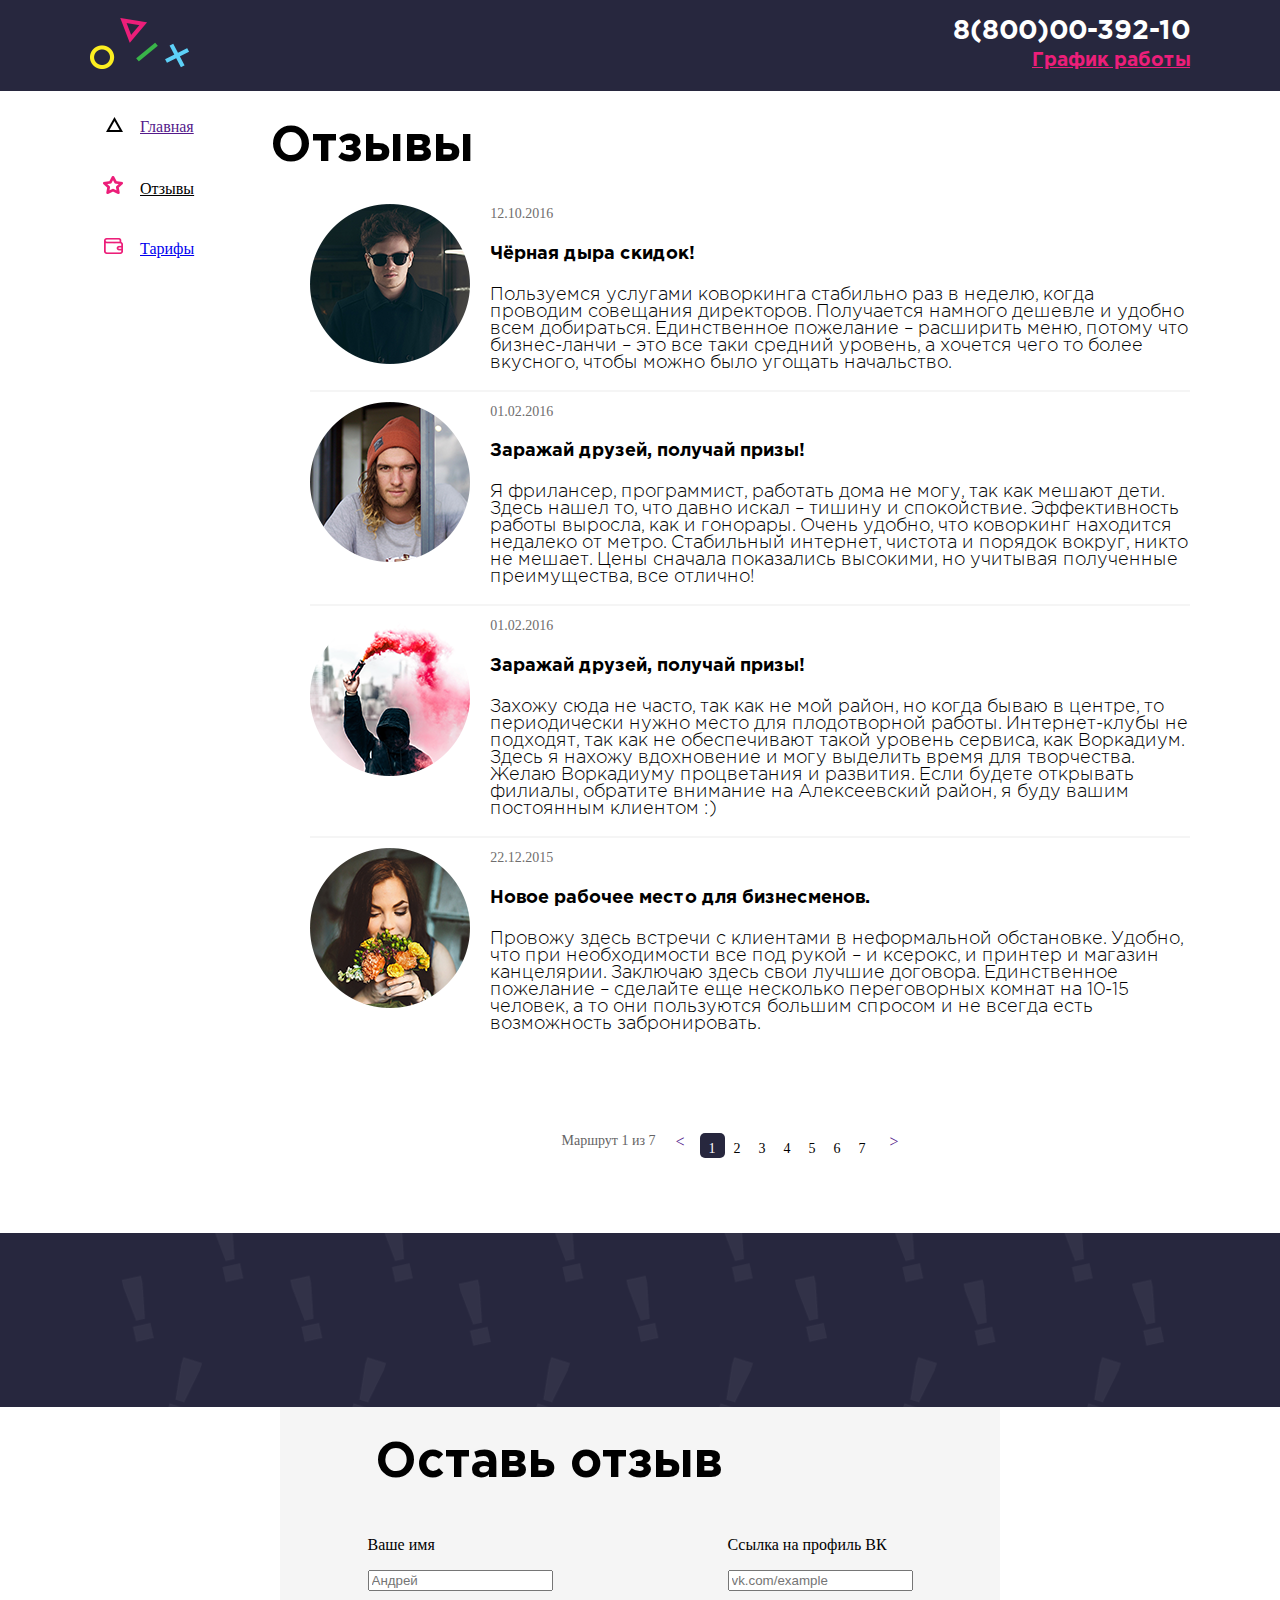
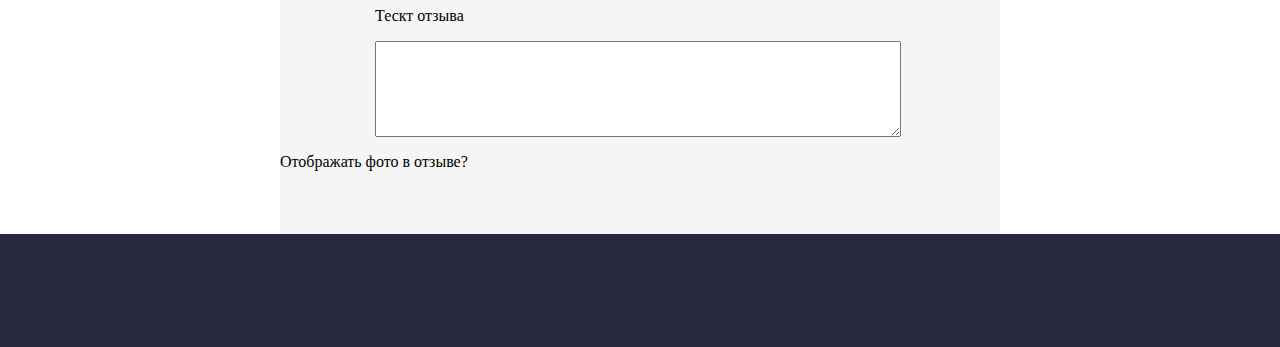
==== feed.html @ 124669b9 "БЭМ" ====
<!doctype html>
<html lang="en">
<head>
    <meta name="viewport" content="width=device-width, initial-scale=1">
    <meta charset="UTF-8">
    <!--<meta name="viewport"-->
          <!--content="width=device-width, user-scalable=no, initial-scale=1.0, maximum-scale=1.0, minimum-scale=1.0">-->
    <meta http-equiv="X-UA-Compatible" content="ie=edge">
    <link rel="stylesheet" type="text/css" href="./css/feed.css">
    <title>Document</title>
</head>
<body>
<div class="wrapper">
    <header class="header">
        <div class="container">
                <a href="#" class="logo-header_link">
                    <img class="logo logo_img" src="./img/logo-fig.png">
                </a>
                <div class="company_contact">
                    <a class="number" href="tel:+78000039210">8(800)00-392-10</a>
                    <a class="work-time" href="#">График работы
                    </a>
                    <!-- <div class="hide">
                        <p style="color:#ed3385; ">пн-вс:09:00-20:00</p>
                        <p>обед:14:00-14:30</p>
                    </div>  -->
                </div>
                <!-- <img class="header_back" src="./img/Rectangle 1.png"> -->
            </div>
    </header>
    <div class="main">
        <div class="container">
            <nav class="nav">
                <ul class="nav_list">
                    <li class="nav_item link_main"><a class="nav_link " href="">
                        Главная
                    </a></li>
                    <li class="nav_item link_feed"><a class="nav_link active-link" href="#">
                        Отзывы
                    </a></li>
                    <li class="nav_item link_wallet"><a class="nav_link" href="#">
                        Тарифы
                    </a></li>
                </ul>
            </nav>
            <div class="main_content">
                <div class="comments">
                    <h1 class="main_text">Отзывы</h1>
                    <ul class="commentariy">
                        <li class="coments_first">
                            <div class="avatar">
                                <img src="./img/1com.png">
                            </div>
                            <div class="all_coment">
                                <div class="infor">
                                    <data class="date">12.10.2016</data>
                                    <h4 class="who">Чёрная дыра скидок!</h4>
                                </div>
                                <p class="text">Пользуемся услугами коворкинга стабильно раз в неделю, когда проводим совещания директоров. Получается намного дешевле и удобно всем добираться. Единственное пожелание – расширить меню, потому что бизнес-ланчи – это все таки средний уровень, а хочется чего то более вкусного, чтобы можно было угощать начальство. </p>
                            </div>
                        </li>
                        <li class="coments_first">
                        <div class="avatar">
                            <img src="./img/2com.png">
                        </div>
                        <div class="all_coment">
                            <div class="infor">
                                <data class="date">01.02.2016</data>
                                <h4 class="who">Заражай друзей, получай призы!</h4>
                            </div>
                            <p class="text">Я фрилансер, программист, работать дома не могу, так как мешают дети. Здесь нашел то, что давно искал – тишину и спокойствие. Эффективность работы выросла, как и гонорары. Очень удобно, что коворкинг находится недалеко от метро. Стабильный интернет, чистота и порядок вокруг, никто не мешает. Цены сначала показались высокими, но учитывая полученные преимущества, все отлично!</p>

                        </div></li>
                        <li class="coments_first">
                            <div class="avatar">
                                <img src="./img/Layer 7.png">
                            </div>
                            <div class="all_coment">
                                <div class="infor">
                                    <data class="date">01.02.2016</data>
                                    <h4 class="who">Заражай друзей, получай призы!</h4>
                                </div>
                                <p class="text">Захожу сюда не часто, так как не мой район, но когда бываю в центре, то периодически нужно место для плодотворной работы. Интернет-клубы не подходят, так как не обеспечивают такой уровень сервиса, как Воркадиум. Здесь я нахожу вдохновение и могу выделить время для творчества. Желаю Воркадиуму процветания и развития. Если будете открывать филиалы, обратите внимание на Алексеевский район, я буду вашим постоянным клиентом :) </p>

                            </div></li>

                        <li class="coments_first">
                            <div class="avatar">
                                <img src="./img/4com.png">
                            </div>
                            <div class="all_coment">
                                <div class="infor">
                                    <data class="date">22.12.2015</data>
                                    <h4 class="who">Новое рабочее место для бизнесменов.</h4>
                                </div>
                                <p class="text">Провожу здесь встречи с клиентами в неформальной обстановке. Удобно, что при необходимости все под рукой – и ксерокс, и принтер и магазин канцелярии. Заключаю здесь свои лучшие договора. Единственное пожелание – сделайте еще несколько переговорных комнат на 10-15 человек, а то они пользуются большим спросом и не всегда есть возможность забронировать.</p>
                            </div>
                        </li>
                    </ul>
                </div>
                <div class="pagination">
                    <div class="pagination_display">Маршрут 1 из 7</div>
                    <div class="pagination_controlls">
                        <a href="" class="pagination_prev">
                            <</a> <ul class="pagination_pages">
                        <li class="pagination_pages-item active">
                            <a href="#" class="pagination_link active">1</a>
                        </li>
                        <li class="pagination_pages-item">
                            <a href="#" class="pagination_link">2</a>
                        </li>
                        <li class="pagination_pages-item">
                            <a href="#" class="pagination_link">3</a>
                        </li>
                        <li class="pagination_pages-item">
                            <a href="#" class="pagination_link">4</a>
                        </li>
                        <li class="pagination_pages-item">
                            <a href="#" class="pagination_link">5</a>
                        </li>
                        <li class="pagination_pages-item">
                            <a href="#" class="pagination_link">6</a>
                        </li>
                        <li class="pagination_pages-item">
                            <a href="#" class="pagination_link">7</a>
                        </li>
                    </ul>
                        <a href="" class="pagination_next">></a>
                    </div>
                </div>

            </div>
        </div>
        <div class="promo">
            <div class="container">
            <img class="promo__banner" src="./img/banner_feed.png">
            </div>
        </div>
        <div class="forma">
            <div class="container">
                <div class="forma__block">
                    <h1 class="main_text">Оставь отзыв</h1>
                    <form class="forma__info">
                        <div class="forma__text">
                        <div class="1_line">
                            <p class="name__forma">Ваше имя</p>
                            <input placeholder="Андрей">
                        </div>
                        <div class="2_line">
                            <p class="name__forma">Ссылка на профиль ВК</p>
                            <input placeholder="vk.com/example">
                        </div>
                        </div>
                        <div class="block" style="width:83%;margin-left:95px; ">
                        <p>Тескт отзыва</p>
                            <textarea style="width:87%; height:90px;"></textarea>
                        </div>
                        <div class="check">
                            <p>Отображать фото в отзыве?</p>
                            <checkbox></checkbox>
                            

                        </div>
                    </form>
                </div>
            </div>
        </div>
    </div>
    <footer class="footer"></footer>
</div>
</body>
</html>
---- css/feed.css ----
@font-face {
    font-family: 'Gotham Pro';
    src: url('../fonts/GothamPro-LightItalic.woff2') format('woff2'),
        url('../fonts/GothamPro-LightItalic.woff') format('woff');
    font-weight: 300;
    font-style: italic;
}

@font-face {
    font-family: 'Gotham Pro';
    src: url('../fonts/GothamPro-Light.woff2') format('woff2'),
        url('../fonts/GothamPro-Light.woff') format('woff');
    font-weight: 300;
    font-style: normal;
}

@font-face {
    font-family: 'Gotham Pro';
    src: url('../fonts/GothamPro-Bold.woff2') format('woff2'),
        url('../fonts/GothamPro-Bold.woff') format('woff');
    font-weight: bold;
    font-style: normal;
}

body {
    margin: 0;
    /*font-family:  GothaProBol;*/
    min-width: 1100px;
}

.container {
    width: 1100px;
    margin: 0 auto;
    padding: 0 20px;
    display: flex;
    justify-content: space-between;
}

.header {
    background: #27273e;
    /*width: 100%;*/
    margin-bottom: 0;
    padding: 18px 0;

}

.logo-header_link {


}

.company_contact {

    width: 25%;
    /*float: right;*/
    font-size: 24px;
    text-align: right;
}

.number {
    color: white;
    text-decoration: none;
    font-family: 'Gotham Pro';
    font-weight: bold;
    font-size: 27px;
}

.work-time {

    font-size: 19px;
    font-family: 'Gotham Pro';
    font-weight: bold;
    color: #ec1e79;
}









.banner {
    background: #27273e;
    width: 100%;
    margin: 0 auto;
    text-align: center;
}



.nav {
    /*float: left;*/
    margin-right: 6%;
}

.nav_list {
    list-style: none;
}

.nav_item {
    margin-bottom: 20px;
    /*position: relative;*/
    transition: .3s;
    cursor: pointer;
}

.nav_title {
    font-weight: bold;
    font-size: 12pt;
}

/**/
.link_main {
    list-style-type: none;
    list-style-image: url(../img/main_icon.png);
    color: black;
    width: 30px;
    padding: 10px;
}

.active-link {
    color: black;
}

.link_feed {
    list-style-type: none;
    list-style-image: url(../img/feed_icon.png);
    padding: 10px;

}

.link_wallet {
    list-style-type: none;
    list-style-image: url(../img/wallet_icon.png);
    padding: 10px;
}

.link_main:hover {
    list-style-type: none;
    list-style-image: url(../img/main_icon.png);
    color: black;
    padding: 10px;
}

.link_feed:hover {
    list-style-type: none;
    list-style-image: url(../img/feed_icon_hover.png);
    /*padding: 10px;*/
    color: black;
}

.link_wallet:hover {
    list-style-type: none;
    list-style-image: url(../img/wallet_icon_hover.png);
    /*padding: 10px;*/
    color: black;
}

.link_feed:hover .nav_link {
    list-style-type: none;
    list-style-image: url(../img/feed_icon_hover.png);
    /*padding: 10px;*/
    color: black;
}

.link_wallet:hover .nav_link {
    list-style-type: none;
    list-style-image: url(../img/feed_icon_hover.png);
    /*padding: 10px;*/
    color: black;
}

.link_wallet:hover {
    list-style-type: none;
    list-style-image: url(../img/wallet_icon_hover.png);
    /*padding: 10px;*/
    color: black;
}





li:before {
    color: #ed3385;

}


.main_text {
    font-size: 49px;
    font-family: 'Gotham Pro';
    font-weight: bold;


}


.info {

    position: absolute;
}

.product {
    float: left;
}

.circle {
    position: relative;
    left: 39%;
    width: 70px;
    height: 70px;
    background: #27273e;
    -moz-border-radius: 50px;
    -webkit-border-radius: 50px;
    border-radius: 50px;
}

.img {
    position: relative;
    top: 20px;
}

.main_offer {
    display: inline-block;
    text-align: center;
    float: left;
    padding: 10px;
    width: 250px;
}

.some_name {
    font-family: 'Gotham Pro';
    font-weight: 700;
    font-size: 11px;
}

.discr {
    font-family: 'Gotham Pro';
    font-size: 18px;
    font-weight: 400;
}

.text_discr {
    font-family: 'Gotham Pro';
    font-size: 18px;
    font-weight: 400;
    color: #312e2e;
}

li.text_discr {
    list-style-type: none;
}
.avatar{
    margin-right: 20px;
}
.some {
    width: 250px;
}

.offer_text {
    text-align: start;
    padding-left: 25px;
}

li.text_discr:before {

    color: #cc3366;
    /* Цвет маркера */
    content: "•";
    /* Сам маркер */
    padding-right: 20px;
    /* Расстояние от маркера до текста */
}

.commentariy {
    list-style: none;
}

.coments_first {
    display: flex;
    border-bottom-width: 2px;
    border-bottom-style: solid;
    border-bottom-color: #f5f5f5;
    margin-top: 10px;


}

.coments_first:last-child {
    border-bottom-width: 0px;
}

ul.all_coment {
    list-style-type: none;
    padding-left: 20px;

}

.coments {
    /*display: inline-block;*/
    margin-left: 17%;
}

.date {
    font-size: 14px;
    color: #6f6e6e;
}

.who {
    font-size: 18px;
    font-family: 'Gotham Pro';
    font-weight: bold;
}

.text {
    font-size: 18px;
    font-family: 'Gotham Pro';
    font-weight: 300;
}

.pagination {
    display: flex;
    justify-content: center;
    padding-top: 66px;
    padding-bottom: 75px;
}

.pagination_controlls {
    display: flex;
}

ul.pagination_pages {
    display: flex;
    list-style-type: none;
    padding: 0px;
    margin: 0px;
    font-size: 14px;
}

.pagination_pages-item {
    width: 25px;
    height: 25px;
    text-align: center;
    align-content: center;
}

.pagination_link {
    text-decoration: none;
    position: relative;
    top: 3px;
    color: black;
}

.pagination_prev {
    text-decoration: none;
    padding-right: 15px;
}

.pagination_next {
    text-decoration: none;
    padding-left: 15px;
}

.pagination_display {
    margin-right: 20px;
    font-size: 14px;
    align-items: center;
    font-weight: 300;
    color: #656464;
}

li.active {
    background: #27273e;
    border-radius: 5px;
}

a.active {
    color: white;
}

.footer {
    background: #27273e;
    padding: 18px 0;
    height: 77px;
}

.text_footer {
    color: white;
    width: 300px;
    font-family: "Gotham Pro";
    font-weight: 300;
    font-style: italic;
}

ul.links_logs {
    list-style-type: none;
    display: flex;
    padding-left: 0px;
    margin: 0px;
}

.links {
    float: right;
}

.circle_link {
    display: block;
    width: 20px;
    height: 20px;
    background: white;
    -moz-border-radius: 50px;
    -webkit-border-radius: 50px;
    border-radius: 50px;
}

.links_text {
    color: white;
    text-align: end;
    margin-bottom: 13px;
}

.link_logo {
    text-align: center;
    margin-right: 10px;
}

.circle_link:hover {

    width: 20px;
    height: 20px;
    background: #ec1e79;
    -moz-border-radius: 50px;
    -webkit-border-radius: 50px;
    border-radius: 50px;
}

a.work:hover+div {
    display: block;
}

span {
    font-weight: bold;
    font-family: "Gotham Pro";
}

.logo__footer--link {
    position: relative;
    left: 50%;
    top: 15px;
}
.promo__banner{
    /*width: 100%;*/
}
.promo{
    background: #27273e;
}
.forma__block{
    background: #f5f5f5;;
    width: 720px ;
    height:427px;
}
.forma__info{
    /*display: flex;*/
    /*justify-content: space-around;*/
}
.forma .container{
    display: flex;
    justify-content: space-around;
}
.forma .main_text{
    margin-left: 95px;
}
.forma__text{
    display: flex;
    justify-content: space-around;
}
.block{
    display: flex;
    flex-direction:column;
    justify-content: space-around;
    align-content: center;
}
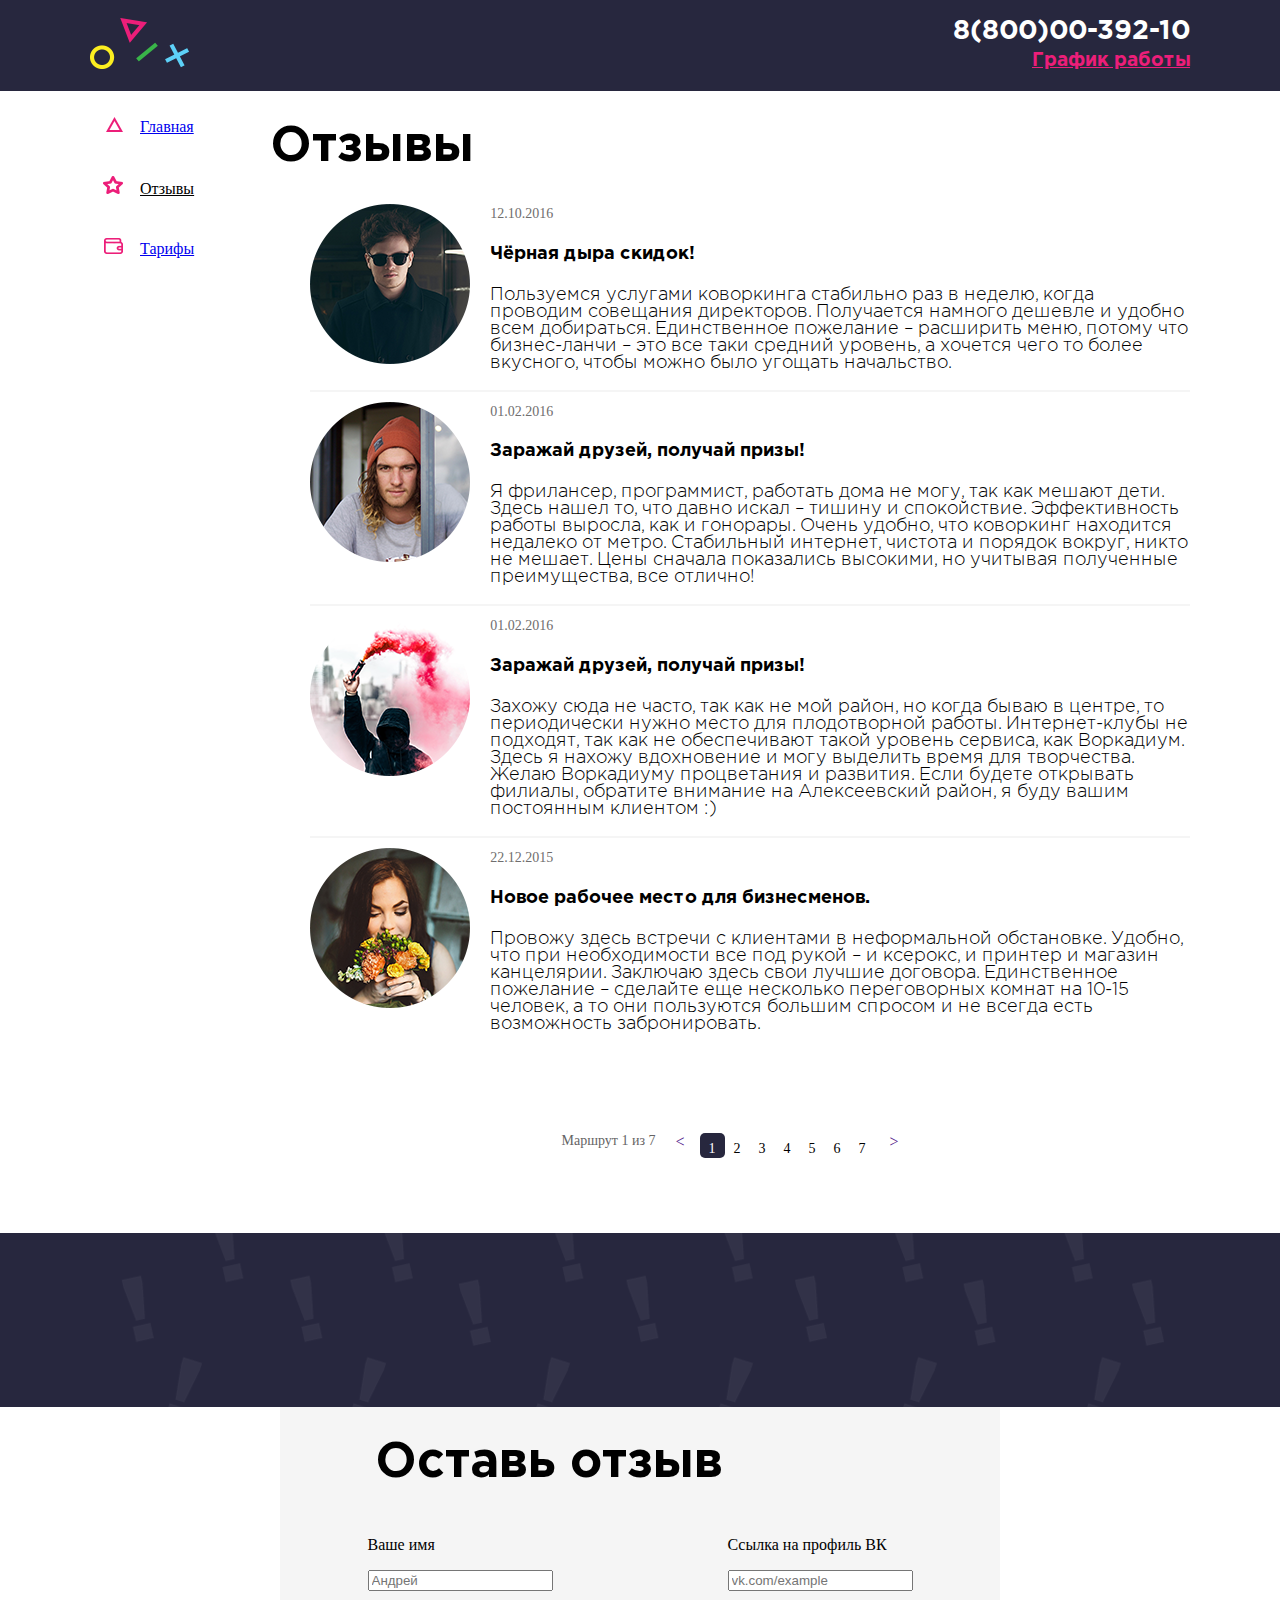
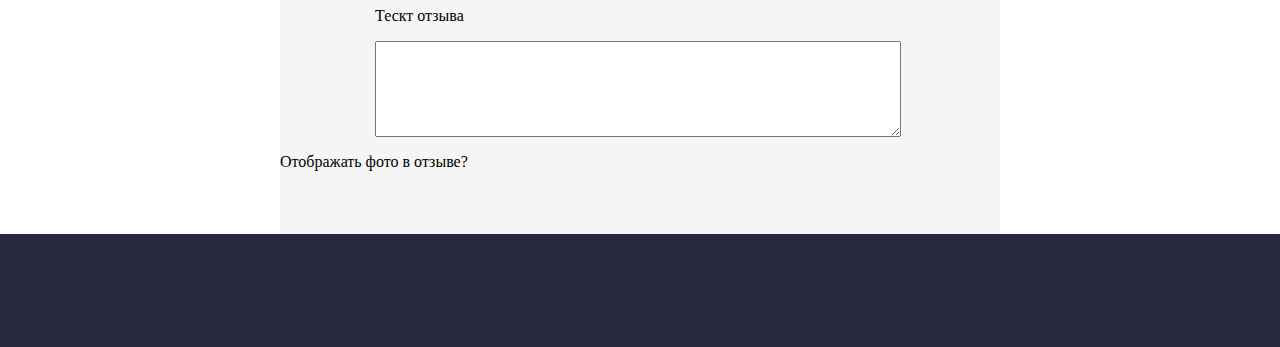
==== commit 942b28e3: "сделана цена" ====
--- a/feed.html
+++ b/feed.html
@@ -1,4 +1,4 @@
-<!doctype html>
+<!DOCTYPE html>
 <html lang="en">
 <head>
     <meta name="viewport" content="width=device-width, initial-scale=1">
@@ -32,13 +32,13 @@
         <div class="container">
             <nav class="nav">
                 <ul class="nav_list">
-                    <li class="nav_item link_main"><a class="nav_link " href="">
+                    <li class="nav_item link_main"><a class="nav_link " href="index.html">
                         Главная
                     </a></li>
                     <li class="nav_item link_feed"><a class="nav_link active-link" href="#">
                         Отзывы
                     </a></li>
-                    <li class="nav_item link_wallet"><a class="nav_link" href="#">
+                    <li class="nav_item link_wallet"><a class="nav_link" href="price.html">
                         Тарифы
                     </a></li>
                 </ul>
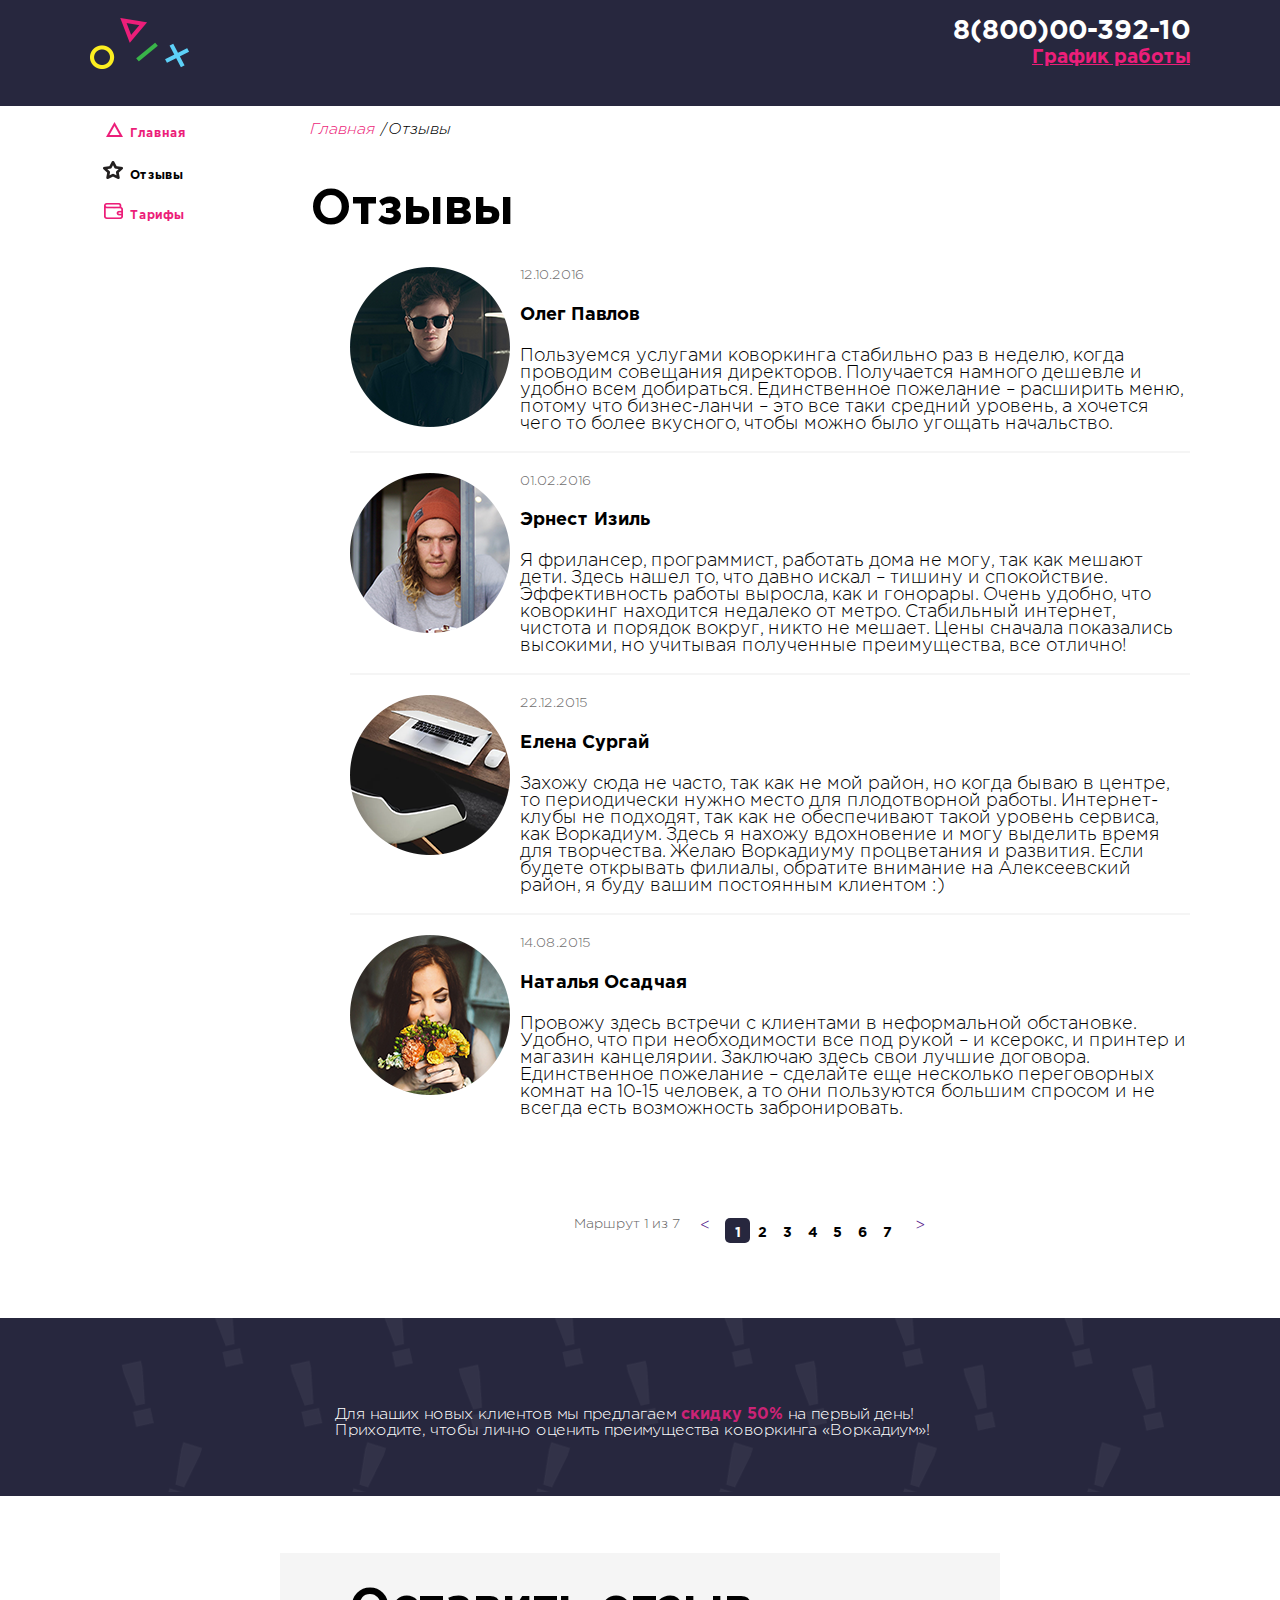
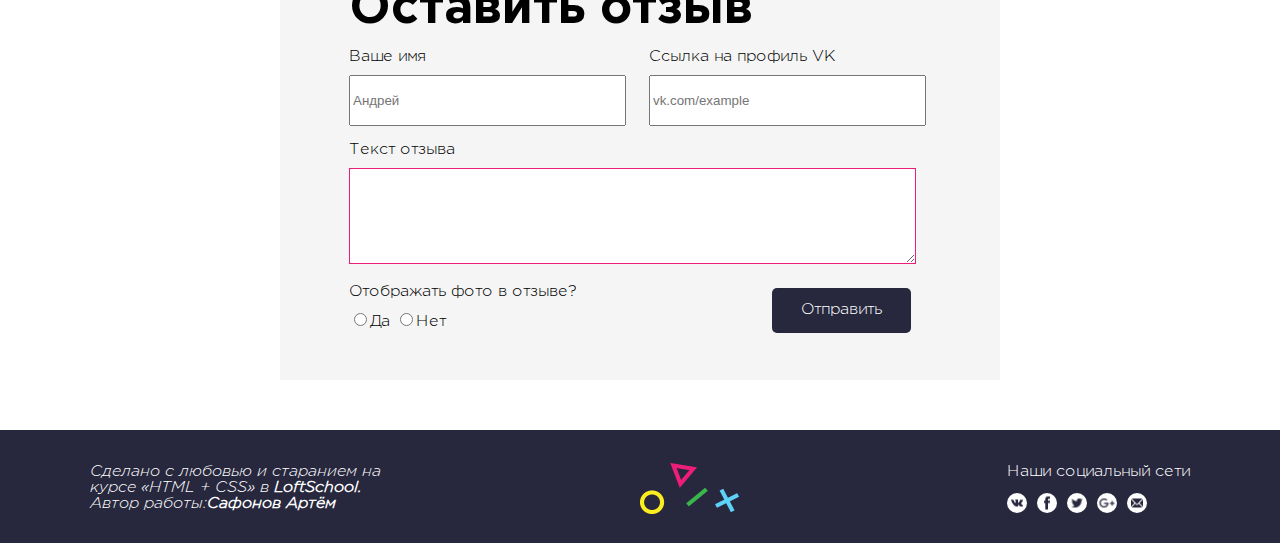
==== commit 7c36b353: "Сделал 2 страницу" ====
--- a/feed.html
+++ b/feed.html
@@ -1,172 +1,222 @@
 <!DOCTYPE html>
 <html lang="en">
+
 <head>
-    <meta name="viewport" content="width=device-width, initial-scale=1">
+     <meta name="viewport" content="width=1100">
+    <link rel="stylesheet" type="text/css" href="./css/style.css">
+    <link rel="stylesheet" type="text/css" href="./css/layout/base.css">
+    <link rel="stylesheet" type="text/css" href="./css/layout/fonts.css">
+    <link rel="stylesheet" type="text/css" href="./css/block/header.css">
+    <link rel="stylesheet" type="text/css" href="./css/block/footer.css">
+    <link rel="stylesheet" type="text/css" href="./css/block/pagination.css">
+    <link rel="stylesheet" type="text/css" href="./css/block/nav.css">
+    <link rel="stylesheet" type="text/css" href="./css/block/offers.css">
+    <link rel="stylesheet" type="text/css" href="./css/block/comment.css">
+    <link rel="stylesheet" type="text/css" href="./css/block/breadcrumps.css">
+    <link rel="stylesheet" type="text/css" href="./css/block/forma.css">
     <meta charset="UTF-8">
-    <!--<meta name="viewport"-->
-          <!--content="width=device-width, user-scalable=no, initial-scale=1.0, maximum-scale=1.0, minimum-scale=1.0">-->
-    <meta http-equiv="X-UA-Compatible" content="ie=edge">
-    <link rel="stylesheet" type="text/css" href="./css/feed.css">
     <title>Document</title>
 </head>
+
 <body>
-<div class="wrapper">
-    <header class="header">
-        <div class="container">
-                <a href="#" class="logo-header_link">
-                    <img class="logo logo_img" src="./img/logo-fig.png">
-                </a>
-                <div class="company_contact">
-                    <a class="number" href="tel:+78000039210">8(800)00-392-10</a>
-                    <a class="work-time" href="#">График работы
+    <div class="wrapper">
+        <header class="header">
+            <div class="container">
+                <div class="header__logo">
+                    <a href="#" class="logo">
+                        <img class="logo__img" src="./img/logo-fig.png">
                     </a>
-                    <!-- <div class="hide">
-                        <p style="color:#ed3385; ">пн-вс:09:00-20:00</p>
-                        <p>обед:14:00-14:30</p>
-                    </div>  -->
-                </div>
-                <!-- <img class="header_back" src="./img/Rectangle 1.png"> -->
-            </div>
-    </header>
-    <div class="main">
-        <div class="container">
-            <nav class="nav">
-                <ul class="nav_list">
-                    <li class="nav_item link_main"><a class="nav_link " href="index.html">
-                        Главная
-                    </a></li>
-                    <li class="nav_item link_feed"><a class="nav_link active-link" href="#">
-                        Отзывы
-                    </a></li>
-                    <li class="nav_item link_wallet"><a class="nav_link" href="price.html">
-                        Тарифы
-                    </a></li>
-                </ul>
-            </nav>
-            <div class="main_content">
-                <div class="comments">
-                    <h1 class="main_text">Отзывы</h1>
-                    <ul class="commentariy">
-                        <li class="coments_first">
-                            <div class="avatar">
-                                <img src="./img/1com.png">
-                            </div>
-                            <div class="all_coment">
-                                <div class="infor">
-                                    <data class="date">12.10.2016</data>
-                                    <h4 class="who">Чёрная дыра скидок!</h4>
-                                </div>
-                                <p class="text">Пользуемся услугами коворкинга стабильно раз в неделю, когда проводим совещания директоров. Получается намного дешевле и удобно всем добираться. Единственное пожелание – расширить меню, потому что бизнес-ланчи – это все таки средний уровень, а хочется чего то более вкусного, чтобы можно было угощать начальство. </p>
-                            </div>
-                        </li>
-                        <li class="coments_first">
-                        <div class="avatar">
-                            <img src="./img/2com.png">
-                        </div>
-                        <div class="all_coment">
-                            <div class="infor">
-                                <data class="date">01.02.2016</data>
-                                <h4 class="who">Заражай друзей, получай призы!</h4>
-                            </div>
-                            <p class="text">Я фрилансер, программист, работать дома не могу, так как мешают дети. Здесь нашел то, что давно искал – тишину и спокойствие. Эффективность работы выросла, как и гонорары. Очень удобно, что коворкинг находится недалеко от метро. Стабильный интернет, чистота и порядок вокруг, никто не мешает. Цены сначала показались высокими, но учитывая полученные преимущества, все отлично!</p>
-
-                        </div></li>
-                        <li class="coments_first">
-                            <div class="avatar">
-                                <img src="./img/Layer 7.png">
-                            </div>
-                            <div class="all_coment">
-                                <div class="infor">
-                                    <data class="date">01.02.2016</data>
-                                    <h4 class="who">Заражай друзей, получай призы!</h4>
-                                </div>
-                                <p class="text">Захожу сюда не часто, так как не мой район, но когда бываю в центре, то периодически нужно место для плодотворной работы. Интернет-клубы не подходят, так как не обеспечивают такой уровень сервиса, как Воркадиум. Здесь я нахожу вдохновение и могу выделить время для творчества. Желаю Воркадиуму процветания и развития. Если будете открывать филиалы, обратите внимание на Алексеевский район, я буду вашим постоянным клиентом :) </p>
-
-                            </div></li>
-
-                        <li class="coments_first">
-                            <div class="avatar">
-                                <img src="./img/4com.png">
-                            </div>
-                            <div class="all_coment">
-                                <div class="infor">
-                                    <data class="date">22.12.2015</data>
-                                    <h4 class="who">Новое рабочее место для бизнесменов.</h4>
-                                </div>
-                                <p class="text">Провожу здесь встречи с клиентами в неформальной обстановке. Удобно, что при необходимости все под рукой – и ксерокс, и принтер и магазин канцелярии. Заключаю здесь свои лучшие договора. Единственное пожелание – сделайте еще несколько переговорных комнат на 10-15 человек, а то они пользуются большим спросом и не всегда есть возможность забронировать.</p>
+                </div>
+                <div class="header__contact contact">
+                    <a class="contact__number" href="tel:+78000039210">8(800)00-392-10</a>
+                    <a class="contact__work-time" href="#">График работы
+                    </a>
+                </div>
+            </div>
+        </header>
+        <div class="main clearfix">
+            <div class="container">
+                <nav class="nav">
+                   
+                    <ul class="nav__list">
+                        <li class="link_main  "><a class="nav__link " href="index.html">
+                                Главная
+                            </a></li>
+                        <li class="active__item link_feed"><a class="nav__link active-link" href="feed.html">
+                                Отзывы
+                            </a></li>
+                        <li class="nav__item link_wallet"><a class="nav__link" href="price.html">
+                                Тарифы
+                            </a></li>
+                    </ul>
+                </nav>
+                <div class="main__content clearfix">
+                    <ul class="breadcrumps">
+                        <li class="breadcrumps__item"><a class="breadcrumps__link" href="index.html">Главная</a></li>
+                        <li class="breadcrumps__item"><a class="breadcrumps__link active_breadcrumps" href="#">Отзывы</a>
+                        </li>
+                    </ul>
+                <div class="main__comment comment">
+                    <h1 class="main__text ">Отзывы</h1>
+                    <ul class="comment__list">
+                        <li class="comment__item">
+                            <div class="comment__avatar">
+                                <img class="comment__img" src="./img/1com.png">
+                            </div>
+                            <div class="comment__block">
+                                <div class="comment__info">
+                                    <data class="comment__date">12.10.2016</data>
+                                    <h4 class="comment__who">Олег Павлов    </h4>
+                                </div>
+                                <p class="comment__text">Пользуемся услугами коворкинга стабильно раз в неделю, когда проводим совещания директоров. Получается намного дешевле и удобно всем добираться. Единственное пожелание – расширить меню, потому что бизнес-ланчи – это все таки средний уровень, а хочется чего то более вкусного, чтобы можно было угощать начальство.</p>
+                            </div>
+                        </li>
+                        <li class="comment__item">
+                            <div class="comment__avatar">
+                                <img class="comment__img" src="./img/2com.png">
+                            </div>
+                            <div class="comment__block">
+                                <div class="comment__info">
+                                    <data class="comment__date">01.02.2016</data>
+                                    <h4 class="comment__who">Эрнест Изиль</h4>
+                                </div>
+                                <p class="comment__text">Я фрилансер, программист, работать дома не могу, так как мешают дети. Здесь нашел то, что давно искал – тишину и спокойствие. Эффективность работы выросла, как и гонорары. Очень удобно, что коворкинг находится недалеко от метро. Стабильный интернет, чистота и порядок вокруг, никто не мешает. Цены сначала показались высокими, но учитывая полученные преимущества, все отлично!</p>
+                            </div>
+                        </li>
+                        <li class="comment__item">
+                            <div class="comment__avatar">
+                                <img class="comment__img" src="./img/Layer 9.png">
+                            </div>
+                            <div class="comment__blockt">
+                                <div class="comment__info">
+                                    <data class="comment__date">22.12.2015</data>
+                                    <h4 class="comment__who">Елена Сургай</h4>
+                                </div>
+                                <p class="comment__text">Захожу сюда не часто, так как не мой район, но когда бываю в центре, то периодически нужно место для плодотворной работы. Интернет-клубы не подходят, так как не обеспечивают такой уровень сервиса, как Воркадиум. Здесь я нахожу вдохновение и могу выделить время для творчества. Желаю Воркадиуму процветания и развития. Если будете открывать филиалы, обратите внимание на Алексеевский район, я буду вашим постоянным клиентом :) </p>
+                            </div>
+                        </li>
+                        <li class="comment__item">
+                            <div class="comment__avatar">
+                                <img class="comment__img" src="./img/4com.png">
+                            </div>
+                            <div class="comment__blockt">
+                                <div class="comment__info">
+                                    <data class="comment__date">14.08.2015</data>
+                                    <h4 class="comment__who">Наталья Осадчая</h4>
+                                </div>
+                                <p class="comment__text">Провожу здесь встречи с клиентами в неформальной обстановке. Удобно, что при необходимости все под рукой – и ксерокс, и принтер и магазин канцелярии. Заключаю здесь свои лучшие договора. Единственное пожелание – сделайте еще несколько переговорных комнат на 10-15 человек, а то они пользуются большим спросом и не всегда есть возможность забронировать.</p>
                             </div>
                         </li>
                     </ul>
                 </div>
                 <div class="pagination">
-                    <div class="pagination_display">Маршрут 1 из 7</div>
-                    <div class="pagination_controlls">
-                        <a href="" class="pagination_prev">
-                            <</a> <ul class="pagination_pages">
-                        <li class="pagination_pages-item active">
-                            <a href="#" class="pagination_link active">1</a>
-                        </li>
-                        <li class="pagination_pages-item">
-                            <a href="#" class="pagination_link">2</a>
-                        </li>
-                        <li class="pagination_pages-item">
-                            <a href="#" class="pagination_link">3</a>
-                        </li>
-                        <li class="pagination_pages-item">
-                            <a href="#" class="pagination_link">4</a>
-                        </li>
-                        <li class="pagination_pages-item">
-                            <a href="#" class="pagination_link">5</a>
-                        </li>
-                        <li class="pagination_pages-item">
-                            <a href="#" class="pagination_link">6</a>
-                        </li>
-                        <li class="pagination_pages-item">
-                            <a href="#" class="pagination_link">7</a>
-                        </li>
-                    </ul>
-                        <a href="" class="pagination_next">></a>
+                        <div class="pagination__display">Маршрут 1 из 7</div>
+                        <div class="pagination__controlls pages">
+                            <a href="" class="pages__prev">
+                                <</a> <ul class="pagination__list ">
+                                    <li class="pagination__item active">
+                                        <a href="#" class="pagination__link active">1</a>
+                                    </li>
+                                    <li class="pagination__item ">
+                                        <a href="#" class="pagination__link">2</a>
+                                    </li>
+                                    <li class="pagination__item ">
+                                        <a href="#" class="pagination__link">3</a>
+                                    </li>
+                                    <li class="pagination__item ">
+                                        <a href="#" class="pagination__link">4</a>
+                                    </li>
+                                    <li class="pagination__item ">
+                                        <a href="#" class="pagination__link">5</a>
+                                    </li>
+                                    <li class="pagination__item ">
+                                        <a href="#" class="pagination__link">6</a>
+                                    </li>
+                                    <li class="pagination__item ">
+                                        <a href="#" class="pagination__link">7</a>
+                                    </li>
+                                    </ul>
+                                    <a href="" class="pages__next">></a>
+                        </div>
                     </div>
                 </div>
-
             </div>
         </div>
         <div class="promo">
             <div class="container">
-            <img class="promo__banner" src="./img/banner_feed.png">
+                <div class="promo__img"><img style="position: relative;" class="promo__img" src="./img/banner_feed.png"><p class="promo__text">Для наших новых клиентов мы предлагаем<span class="text__srec"> скидку 50%</span> на первый день! Приходите, чтобы лично оценить преимущества коворкинга «Воркадиум»!</p></div>
             </div>
         </div>
         <div class="forma">
             <div class="container">
+                
                 <div class="forma__block">
-                    <h1 class="main_text">Оставь отзыв</h1>
+                    <div class="forms">
+                    <h1 class="main__text form__text--main">Оставить отзыв</h1>
                     <form class="forma__info">
-                        <div class="forma__text">
-                        <div class="1_line">
-                            <p class="name__forma">Ваше имя</p>
-                            <input placeholder="Андрей">
-                        </div>
-                        <div class="2_line">
-                            <p class="name__forma">Ссылка на профиль ВК</p>
-                            <input placeholder="vk.com/example">
-                        </div>
-                        </div>
-                        <div class="block" style="width:83%;margin-left:95px; ">
-                        <p>Тескт отзыва</p>
-                            <textarea style="width:87%; height:90px;"></textarea>
-                        </div>
-                        <div class="check">
-                            <p>Отображать фото в отзыве?</p>
-                            <checkbox></checkbox>
-                            
-
-                        </div>
+                        <div class="forma__line--1">
+                            <p class="forma__name">Ваше имя</p>
+                            <input type="" class="forma__input" placeholder="Андрей" name="">
+                        </div>
+                        <div class="forma__line--2">
+                            <p class="forma__name">Ссылка на профиль VK</p>
+                            <input type="" class="forma__input" placeholder="vk.com/example" name="">
+                        </div>
+                        <div class="forma__commit">
+                           <p class="forma__name">Текст отзыва</p>
+                            <textarea class="forma__area"></textarea>
+                        </div>
+                        <div class="forma__check">
+                            <p  class="forma__name">Отображать фото в отзыве?</p>
+                            <input type="radio" name="">Да
+                            <input type="radio" name="">Нет
+                        </div>
+                        <div class="form__clik clik" ><a class="clik__forma"  href="">Отправить</a></div>
                     </form>
                 </div>
+                </div>
             </div>
         </div>
+    
+    <footer class="footer">
+            <div class="container">
+                <div class="footer__info info">
+                    <p class="info__text">Сделано с любовью и старанием на курсе «HTML + CSS» в <span>LoftSchool.</span> Автор работы:<span>Сафонов Артём</span></p>
+                </div>
+
+                <a href="#" class="footer__logo">
+                    <img class="logo_fig" src="./img/logo-fig.png">
+                </a>
+                <div class="footer__socials socials">
+                    <p class="socials__text">
+                        Наши социальный сети
+                    </p>
+                    <ul class="socials__list links">
+                        <li class="socials__item"><a class="socials__link" href="">
+                                <img class="socials__img" src="./img/vk.png">
+                            </a>
+                        </li>
+                        <li class="socials__item"><a class="socials__link" href="">
+                                <img class="socials__img" src="./img/fb.png">
+                            </a>
+                        </li>
+                        <li class="socials__item"><a class="socials__link" href="">
+                                <img class="socials__img" src="./img/twitter.png">
+                            </a>
+                        </li>
+                        <li class="socials__item"><a class="socials__link" href="">
+                                <img class="socials__img" src="./img/google.png">
+                            </a>
+                        </li>
+                        <li class="socials__item"><a class="socials__link" href="">
+                                <img class="socials__img" src="./img/mail.png">
+                            </a>
+                        </li>
+                    </ul>
+                </div>
+            </div>
+        </footer>
     </div>
-    <footer class="footer"></footer>
-</div>
 </body>
+
 </html>--- a/css/style.css
+++ b/css/style.css
@@ -0,0 +1,22 @@
+
+
+.banner {
+    background: #27273e;
+    width: 100%;
+    margin: 0 auto;
+    text-align: center;
+}
+
+
+body{
+  font-family: "Gotham Pro";
+}
+
+
+.clearfix:after {
+   content: " "; /* Older browser do not support empty content */
+   visibility: hidden;
+   display: block;
+   height: 0;
+   clear: both;
+}
--- a/css/layout/base.css
+++ b/css/layout/base.css
@@ -0,0 +1,33 @@
+body {
+    margin: 0;
+    /*font-family:  GothaProBol;*/
+    min-width: 1100px;
+}
+.container {
+    width: 1100px;
+    margin: 0 auto;
+    /*padding: 0 20px;*/
+    height: 100%;
+    /*лучше убрать падинг*/
+}
+li:before {
+    color: #ed3385;
+
+}
+span {
+    font-weight: bold;
+    font-family: "Gotham Pro";
+}
+
+.main__text {
+    font-size: 49px;
+    font-family: 'Gotham Pro';
+    font-weight: bold;
+}
+.main__content{
+    width: 80%;
+    /*float: left;*/
+}
+.main__product {
+    /*float: left;*/
+}
--- a/css/layout/fonts.css
+++ b/css/layout/fonts.css
@@ -0,0 +1,23 @@
+@font-face {
+    font-family: 'Gotham Pro';
+    src: url('../../fonts/GothamPro-LightItalic.woff2') format('woff2'),
+        url(../../fonts/'GothamPro-LightItalic.woff') format('woff');
+    font-weight: 300;
+    font-style: italic;
+}
+
+@font-face {
+    font-family: 'Gotham Pro';
+    src: url('../../fonts/GothamPro-Light.woff2') format('woff2'),
+        url('../../fonts/GothamPro-Light.woff') format('woff');
+    font-weight: 300;
+    font-style: normal;
+}
+
+@font-face {
+    font-family: 'Gotham Pro';
+    src: url('../../fonts/GothamPro-Bold.woff2') format('woff2'),
+        url('../../fonts/GothamPro-Bold.woff') format('woff');
+    font-weight: bold;
+    font-style: normal;
+}--- a/css/block/header.css
+++ b/css/block/header.css
@@ -0,0 +1,40 @@
+.header {
+    background: #27273e;
+    width: 100%;
+    margin-bottom: 0px;
+    padding: 18px 0;
+    height: 70px;
+    display: flex;
+}
+.container{
+    display: flex;
+    justify-content: space-between;
+}
+.logo {
+
+
+}
+
+.header__contact {
+
+    width: 25%;
+
+    font-size: 24px;
+    text-align: right;
+}
+
+.contact__number {
+    color: white;
+    text-decoration: none;
+    font-family: 'Gotham Pro';
+    font-weight: bold;
+    font-size: 27px;
+}
+
+.contact__work-time {
+
+    font-size: 19px;
+    font-family: 'Gotham Pro';
+    font-weight: bold;
+    color: #ec1e79;
+}--- a/css/block/footer.css
+++ b/css/block/footer.css
@@ -0,0 +1,73 @@
+.footer {
+    background: #27273e;
+    padding: 18px 0;
+    height: 77px;
+}
+.footer__info {
+  position: absolute;
+}
+
+.info__text {
+    color: white;
+    width: 300px;
+    font-family: "Gotham Pro";
+    font-weight: 300;
+    font-style: italic;
+}
+
+.socials__list {
+    list-style-type: none;
+    /*display: flex;*/
+    padding-left: 0px;
+    margin: 0px;
+}
+
+.footer__socials {
+    /*float: right;*/
+}
+
+.socials__link {
+    display: block;
+    width: 20px;
+    height: 20px;
+    background: white;
+    -moz-border-radius: 50px;
+    -webkit-border-radius: 50px;
+    border-radius: 50px;
+}
+
+.socials__text {
+    color: white;
+    text-align: start;
+    margin-bottom: 13px;
+}
+.socials__list{
+    display: flex;
+}
+.socials__item {
+    text-align: center;
+    margin-right: 10px;
+    
+    position: relative;
+}
+.socials__img{
+    position: absolute;
+    top: 50%;
+    left: 50%;
+    transform: translate(-50%,-50%);
+}
+
+.socials__link:hover {
+
+    width: 20px;
+    height: 20px;
+    background: #ec1e79;
+    -moz-border-radius: 50px;
+    -webkit-border-radius: 50px;
+    border-radius: 50px;
+}
+.footer__logo {
+    position: relative;
+    left: 50%;
+    top: 15px;
+}--- a/css/block/pagination.css
+++ b/css/block/pagination.css
@@ -0,0 +1,65 @@
+.pagination {
+      display: flex;
+    justify-content: center;
+    padding-top: 66px;
+    padding-bottom: 75px;
+}
+
+.pagination__controlls {
+    display: flex;
+}
+.pagination__list {
+    display: flex;
+    list-style-type: none;
+    padding: 0px;
+    margin: 0px;
+    font-size: 14px;
+}
+.pagination__item {
+   width: 25px;
+    height: 25px;
+    text-align: center;
+    align-content: center;
+}
+
+.pagination__link {
+    text-decoration: none;
+    position: relative;
+    top: 3px;
+    color: black;
+    font-family: "Gotham Pro";
+    font-weight: 700;
+}
+.pages__prev {
+   text-decoration: none;
+    padding-right: 15px;
+}
+
+.pages__next {
+  text-decoration: none;
+    padding-left: 15px;
+}
+.pagination__display {
+    margin-right: 20px;
+    font-size: 14px;
+    align-items: center;
+    font-weight: 300;
+    color: #656464;
+}
+.active {
+    color: white;
+    background: #27273e;
+    border-radius: 5px;
+}
+li.active {
+    background: #27273e;
+    border-radius: 5px;
+}
+
+a.active {
+    color: white;
+}
+
+.pagination__link:hover{
+    color: #ec1e79;
+}--- a/css/block/nav.css
+++ b/css/block/nav.css
@@ -0,0 +1,95 @@
+.nav__link{
+    color: #ec1e79;
+    text-decoration: none;
+    font-family: "Gotham Pro";
+    font-weight: 700;
+    font-size: 12px;
+}
+.nav__link:hover{
+    color: black;
+}
+.nav {
+   /* float: left;
+    width: 10%;
+    margin-right: 30px;*/
+}
+
+.nav__item:last-child{
+    margin-bottom: 0px;
+}
+.nav__list {
+    list-style: none;
+}
+
+.link_feed.active__item{
+    list-style-type: none;
+    list-style-image: url(../../img/feed_icon_hover.png);
+    margin-bottom: 20px;
+}
+.nav__item {
+    /*margin-bottom: 20px;*/
+   /* position: relative;*/
+    transition: .3s;
+    cursor: pointer;
+}
+.link_main.active__item{
+    list-style-type: none;
+    list-style-image: url(../../img/main_icon_hover.png);
+    margin-bottom: 20px;
+}
+/*.link_main:hover {
+    list-style-type: none;
+    list-style-image: url(../../img/main_icon-hover.png);
+}*/
+.link_main  {
+    list-style-type: none;
+    list-style-image: url(../../img/main_icon.png);
+    margin-bottom: 20px;
+}
+.active__item.link_wallet{
+    list-style-image: url(../../img/wallet_icon_hover.png)
+}
+.active-link {
+    color: black;
+}
+
+.link_feed {
+    list-style-type: none;
+    list-style-image: url(../../img/feed_icon.png);
+    margin-bottom: 20px;
+}
+
+.link_wallet {
+    list-style-type: none;
+    list-style-image: url(../../img/wallet_icon.png); 
+}
+
+.link_main:hover {
+    list-style-type: none;
+    list-style-image: url(../../img/main_icon_hover.png);
+}
+
+.link_feed:hover {
+    list-style-type: none;
+    list-style-image: url(../../img/feed_icon_hover.png);
+}
+
+.link_wallet:hover {
+    list-style-type: none;
+    list-style-image: url(../../img/wallet_icon_hover.png);
+
+}
+
+.link_feed:hover .nav_link {
+    list-style-type: none;
+    list-style-image: url(../../img/feed_icon_hover.png);
+
+}
+
+.link_wallet:hover .nav_link {
+    list-style-type: none;
+    list-style-image: url(../../img/feed_icon_hover.png);
+
+}
+
+
--- a/css/block/offers.css
+++ b/css/block/offers.css
@@ -0,0 +1,66 @@
+.offer__img {
+    position: absolute;
+  
+    top: 50%;
+    left: 50%;
+    transform: translate(-50%,-50%);
+}
+.offer__circle {
+    position: relative;
+    /*left: 39%;*/
+    width: 70px;
+    height: 70px;
+    background: #27273e;
+    -moz-border-radius: 50px;
+    -webkit-border-radius: 50px;
+    border-radius: 50px;
+    margin: auto;
+}
+.offer__item {
+    display: inline-block;
+    text-align: center;
+    /*float: left;*/
+    /*padding: 10px;*/
+    width: 250px;
+}
+.offer__name {
+    font-family: 'Gotham Pro';
+    font-weight: 700;
+    font-size: 11px;
+}
+.information__text {
+    font-family: 'Gotham Pro';
+    font-size: 18px;
+    font-weight: 400;
+}
+.information__item {
+    font-family: 'Gotham Pro';
+    font-size: 18px;
+    font-weight: 400;
+    color: #312e2e;
+}
+li.information__item {
+    list-style-type: none;
+}
+
+.information__some {
+    width: 250px;
+}
+
+.information__list {
+    text-align: start;
+    padding-left: 25px;
+}
+
+li.information__item:before {
+
+    color: #cc3366;
+    /* Цвет маркера */
+    content: "•";
+    /* Сам маркер */
+    padding-right: 20px;
+    /* Расстояние от маркера до текста */
+}
+.main__list{
+    margin:0px;
+}--- a/css/block/comment.css
+++ b/css/block/comment.css
@@ -0,0 +1,46 @@
+.comment__list {
+    list-style: none;
+}
+
+.comment__item {
+    display: flex;
+    border-bottom-width: 2px;
+    border-bottom-style: solid;
+    border-bottom-color: #f5f5f5;
+    margin-top: 20px;
+    /*padding-top: 20px;*/
+   /* height: 190px;*/
+}
+
+.comment__item:last-child {
+    border-bottom-width: 0px;
+}
+
+ul.comment__block {
+    list-style-type: none;
+    padding-left: 20px;
+}
+
+.main__comment {
+    display: inline-block;
+}
+
+.comment__date {
+    font-size: 14px;
+    color: #6f6e6e;
+}
+
+.comment__who {
+    font-size: 18px;
+    font-family: 'Gotham Pro';
+    font-weight: bold;
+}
+
+.comment__text {
+    font-size: 18px;
+    font-family: 'Gotham Pro';
+    font-weight: 300;
+}
+.comment__avatar{
+    margin-right: 10px;
+}
--- a/css/block/breadcrumps.css
+++ b/css/block/breadcrumps.css
@@ -0,0 +1,27 @@
+.breadcrumps__item{
+    /*text-decoration: none;*/
+    list-style-type:none;
+   
+
+}
+.breadcrumps{
+	display: flex;
+	padding: 0px;
+}
+.breadcrumps__link{
+    color: #ec1e79;
+    font-family: 'Gotham Pro';
+    font-style: italic;
+    text-decoration: none;
+}
+.breadcrumps__item:after{
+    content:" /";
+}
+.breadcrumps__item:last-child:after{
+    display: none;
+}
+.active_breadcrumps{
+    color: black;
+}
+
+
--- a/css/block/forma.css
+++ b/css/block/forma.css
@@ -0,0 +1,73 @@
+.forma__block{
+    background: #f5f5f5;;
+    width: 720px ;
+    height:427px;
+    margin-bottom: 50px;
+    margin-top:57px;
+}
+.forma__info{
+ display: flex;
+     display: flex;
+    flex-wrap: wrap;
+}
+.forma__name{
+    margin-bottom:10px;
+}
+.form__text--main{
+    margin-bottom: 0px;
+}
+.forma__line--2{
+    margin-left:23px; 
+}
+.forma__input{
+    width: 269px;
+    height: 45px;
+}
+.forma .container{
+    display: flex;
+    justify-content: space-around;
+}
+.forms{
+    margin-left:69px;
+}
+.forma__area{
+     width: 561px;
+    height: 90px;
+    border: 1px solid #ec1e79;
+}
+.form__clik{
+    width: 139px;
+height: 45px;
+background-color: #27273e;
+display: flex;
+justify-content: center;
+align-items: center;
+border-radius: 5px;
+margin-left: 196px;
+margin-top: 20px;
+}
+.form__clik:hover{
+   background-color: #ec1e79;
+}
+.clik__forma{
+    text-decoration: none;
+    color: white;
+}
+.promo{
+    background: #27273e;
+}
+.text__srec{
+color: #cb2376;
+}
+.promo__text{
+    color: white;
+    width: 611px;
+    text-align:start;
+    top: 50%;
+    left: 50%;
+    transform: translate(-50%,-50%);
+    position: absolute;
+}
+.promo__img{
+    position: relative;
+}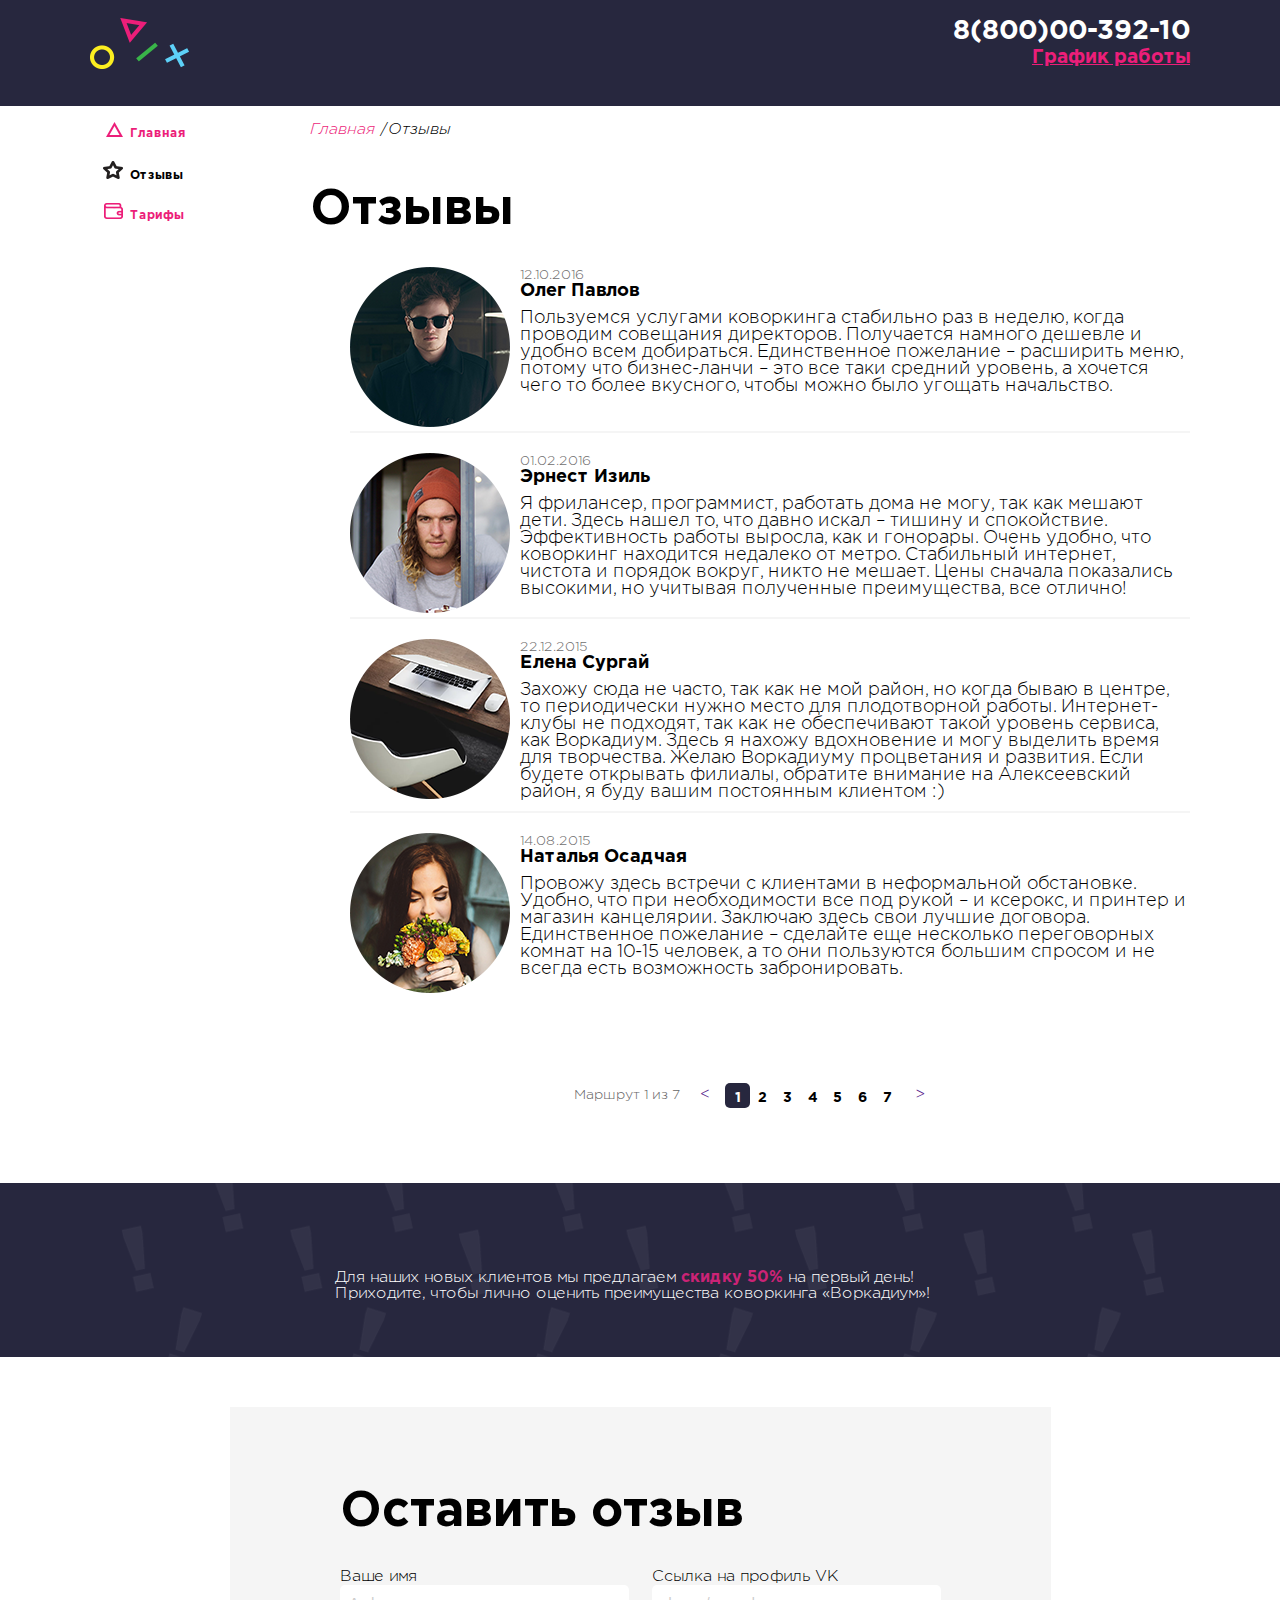
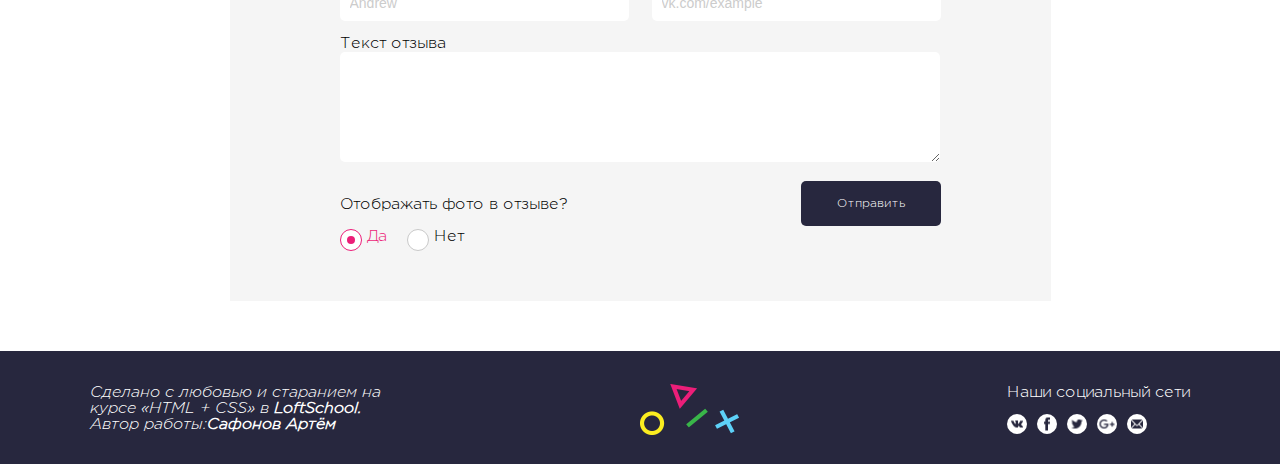
==== commit 6b4b7d52: "Доделал  переделал ошибки" ====
--- a/feed.html
+++ b/feed.html
@@ -2,7 +2,7 @@
 <html lang="en">
 
 <head>
-     <meta name="viewport" content="width=1100">
+    <meta name="viewport" content="width=1100">
     <link rel="stylesheet" type="text/css" href="./css/style.css">
     <link rel="stylesheet" type="text/css" href="./css/layout/base.css">
     <link rel="stylesheet" type="text/css" href="./css/layout/fonts.css">
@@ -14,6 +14,7 @@
     <link rel="stylesheet" type="text/css" href="./css/block/comment.css">
     <link rel="stylesheet" type="text/css" href="./css/block/breadcrumps.css">
     <link rel="stylesheet" type="text/css" href="./css/block/forma.css">
+    <link rel="stylesheet" type="text/css" href="./css/block/promo.css">
     <meta charset="UTF-8">
     <title>Document</title>
 </head>
@@ -30,6 +31,9 @@
                 <div class="header__contact contact">
                     <a class="contact__number" href="tel:+78000039210">8(800)00-392-10</a>
                     <a class="contact__work-time" href="#">График работы
+                        <div class="contact__hide">
+                            <p class="contact__hide--text"><span class="hide-text">пн-вс: 09:00-20:00</span> обед: 14:00-14:30</p>
+                        </div>
                     </a>
                 </div>
             </div>
@@ -37,15 +41,14 @@
         <div class="main clearfix">
             <div class="container">
                 <nav class="nav">
-                   
                     <ul class="nav__list">
-                        <li class="link_main  "><a class="nav__link " href="index.html">
+                        <li class="nav__main nav__item "><a class="nav__link " href="index.html">
                                 Главная
                             </a></li>
-                        <li class="active__item link_feed"><a class="nav__link active-link" href="feed.html">
+                        <li class="nav__item nav__feed--active"><a class="nav__link active-link" href="feed.html">
                                 Отзывы
                             </a></li>
-                        <li class="nav__item link_wallet"><a class="nav__link" href="price.html">
+                        <li class="nav__item nav__wallet"><a class="nav__link" href="price.html">
                                 Тарифы
                             </a></li>
                     </ul>
@@ -53,63 +56,63 @@
                 <div class="main__content clearfix">
                     <ul class="breadcrumps">
                         <li class="breadcrumps__item"><a class="breadcrumps__link" href="index.html">Главная</a></li>
-                        <li class="breadcrumps__item"><a class="breadcrumps__link active_breadcrumps" href="#">Отзывы</a>
+                        <li class="breadcrumps__item"><a class="breadcrumps__link breadcrumps__link--active" href="#">Отзывы</a>
                         </li>
                     </ul>
-                <div class="main__comment comment">
-                    <h1 class="main__text ">Отзывы</h1>
-                    <ul class="comment__list">
-                        <li class="comment__item">
-                            <div class="comment__avatar">
-                                <img class="comment__img" src="./img/1com.png">
-                            </div>
-                            <div class="comment__block">
-                                <div class="comment__info">
-                                    <data class="comment__date">12.10.2016</data>
-                                    <h4 class="comment__who">Олег Павлов    </h4>
-                                </div>
-                                <p class="comment__text">Пользуемся услугами коворкинга стабильно раз в неделю, когда проводим совещания директоров. Получается намного дешевле и удобно всем добираться. Единственное пожелание – расширить меню, потому что бизнес-ланчи – это все таки средний уровень, а хочется чего то более вкусного, чтобы можно было угощать начальство.</p>
-                            </div>
-                        </li>
-                        <li class="comment__item">
-                            <div class="comment__avatar">
-                                <img class="comment__img" src="./img/2com.png">
-                            </div>
-                            <div class="comment__block">
-                                <div class="comment__info">
-                                    <data class="comment__date">01.02.2016</data>
-                                    <h4 class="comment__who">Эрнест Изиль</h4>
-                                </div>
-                                <p class="comment__text">Я фрилансер, программист, работать дома не могу, так как мешают дети. Здесь нашел то, что давно искал – тишину и спокойствие. Эффективность работы выросла, как и гонорары. Очень удобно, что коворкинг находится недалеко от метро. Стабильный интернет, чистота и порядок вокруг, никто не мешает. Цены сначала показались высокими, но учитывая полученные преимущества, все отлично!</p>
-                            </div>
-                        </li>
-                        <li class="comment__item">
-                            <div class="comment__avatar">
-                                <img class="comment__img" src="./img/Layer 9.png">
-                            </div>
-                            <div class="comment__blockt">
-                                <div class="comment__info">
-                                    <data class="comment__date">22.12.2015</data>
-                                    <h4 class="comment__who">Елена Сургай</h4>
-                                </div>
-                                <p class="comment__text">Захожу сюда не часто, так как не мой район, но когда бываю в центре, то периодически нужно место для плодотворной работы. Интернет-клубы не подходят, так как не обеспечивают такой уровень сервиса, как Воркадиум. Здесь я нахожу вдохновение и могу выделить время для творчества. Желаю Воркадиуму процветания и развития. Если будете открывать филиалы, обратите внимание на Алексеевский район, я буду вашим постоянным клиентом :) </p>
-                            </div>
-                        </li>
-                        <li class="comment__item">
-                            <div class="comment__avatar">
-                                <img class="comment__img" src="./img/4com.png">
-                            </div>
-                            <div class="comment__blockt">
-                                <div class="comment__info">
-                                    <data class="comment__date">14.08.2015</data>
-                                    <h4 class="comment__who">Наталья Осадчая</h4>
-                                </div>
-                                <p class="comment__text">Провожу здесь встречи с клиентами в неформальной обстановке. Удобно, что при необходимости все под рукой – и ксерокс, и принтер и магазин канцелярии. Заключаю здесь свои лучшие договора. Единственное пожелание – сделайте еще несколько переговорных комнат на 10-15 человек, а то они пользуются большим спросом и не всегда есть возможность забронировать.</p>
-                            </div>
-                        </li>
-                    </ul>
-                </div>
-                <div class="pagination">
+                    <div class="main__comment comment">
+                        <h1 class="main__text ">Отзывы</h1>
+                        <ul class="comment__list">
+                            <li class="comment__item">
+                                <div class="comment__avatar">
+                                    <img class="comment__img" src="./img/1com.png">
+                                </div>
+                                <div class="comment__block">
+                                    <div class="comment__info">
+                                        <data class="comment__date">12.10.2016</data>
+                                        <h4 class="comment__who">Олег Павлов </h4>
+                                    </div>
+                                    <p class="comment__text">Пользуемся услугами коворкинга стабильно раз в неделю, когда проводим совещания директоров. Получается намного дешевле и удобно всем добираться. Единственное пожелание – расширить меню, потому что бизнес-ланчи – это все таки средний уровень, а хочется чего то более вкусного, чтобы можно было угощать начальство.</p>
+                                </div>
+                            </li>
+                            <li class="comment__item">
+                                <div class="comment__avatar">
+                                    <img class="comment__img" src="./img/2com.png">
+                                </div>
+                                <div class="comment__block">
+                                    <div class="comment__info">
+                                        <data class="comment__date">01.02.2016</data>
+                                        <h4 class="comment__who">Эрнест Изиль</h4>
+                                    </div>
+                                    <p class="comment__text">Я фрилансер, программист, работать дома не могу, так как мешают дети. Здесь нашел то, что давно искал – тишину и спокойствие. Эффективность работы выросла, как и гонорары. Очень удобно, что коворкинг находится недалеко от метро. Стабильный интернет, чистота и порядок вокруг, никто не мешает. Цены сначала показались высокими, но учитывая полученные преимущества, все отлично!</p>
+                                </div>
+                            </li>
+                            <li class="comment__item">
+                                <div class="comment__avatar">
+                                    <img class="comment__img" src="./img/Layer 9.png">
+                                </div>
+                                <div class="comment__blockt">
+                                    <div class="comment__info">
+                                        <data class="comment__date">22.12.2015</data>
+                                        <h4 class="comment__who">Елена Сургай</h4>
+                                    </div>
+                                    <p class="comment__text">Захожу сюда не часто, так как не мой район, но когда бываю в центре, то периодически нужно место для плодотворной работы. Интернет-клубы не подходят, так как не обеспечивают такой уровень сервиса, как Воркадиум. Здесь я нахожу вдохновение и могу выделить время для творчества. Желаю Воркадиуму процветания и развития. Если будете открывать филиалы, обратите внимание на Алексеевский район, я буду вашим постоянным клиентом :) </p>
+                                </div>
+                            </li>
+                            <li class="comment__item">
+                                <div class="comment__avatar">
+                                    <img class="comment__img" src="./img/4com.png">
+                                </div>
+                                <div class="comment__blockt">
+                                    <div class="comment__info">
+                                        <data class="comment__date">14.08.2015</data>
+                                        <h4 class="comment__who">Наталья Осадчая</h4>
+                                    </div>
+                                    <p class="comment__text">Провожу здесь встречи с клиентами в неформальной обстановке. Удобно, что при необходимости все под рукой – и ксерокс, и принтер и магазин канцелярии. Заключаю здесь свои лучшие договора. Единственное пожелание – сделайте еще несколько переговорных комнат на 10-15 человек, а то они пользуются большим спросом и не всегда есть возможность забронировать.</p>
+                                </div>
+                            </li>
+                        </ul>
+                    </div>
+                    <div class="pagination">
                         <div class="pagination__display">Маршрут 1 из 7</div>
                         <div class="pagination__controlls pages">
                             <a href="" class="pages__prev">
@@ -142,48 +145,66 @@
                 </div>
             </div>
         </div>
-        <div class="promo">
-            <div class="container">
-                <div class="promo__img"><img style="position: relative;" class="promo__img" src="./img/banner_feed.png"><p class="promo__text">Для наших новых клиентов мы предлагаем<span class="text__srec"> скидку 50%</span> на первый день! Приходите, чтобы лично оценить преимущества коворкинга «Воркадиум»!</p></div>
+        <div class="main__promo promo">
+            <div class="container">
+                <div class="promo__img">
+                    <p class="promo__text">Для наших новых клиентов мы предлагаем<span class="text__srec"> скидку 50%</span> на первый день! Приходите, чтобы лично оценить преимущества коворкинга «Воркадиум»!</p>
+                </div>
             </div>
         </div>
-        <div class="forma">
-            <div class="container">
-                
-                <div class="forma__block">
-                    <div class="forms">
-                    <h1 class="main__text form__text--main">Оставить отзыв</h1>
-                    <form class="forma__info">
-                        <div class="forma__line--1">
-                            <p class="forma__name">Ваше имя</p>
-                            <input type="" class="forma__input" placeholder="Андрей" name="">
-                        </div>
-                        <div class="forma__line--2">
-                            <p class="forma__name">Ссылка на профиль VK</p>
-                            <input type="" class="forma__input" placeholder="vk.com/example" name="">
-                        </div>
-                        <div class="forma__commit">
-                           <p class="forma__name">Текст отзыва</p>
-                            <textarea class="forma__area"></textarea>
-                        </div>
-                        <div class="forma__check">
-                            <p  class="forma__name">Отображать фото в отзыве?</p>
-                            <input type="radio" name="">Да
-                            <input type="radio" name="">Нет
-                        </div>
-                        <div class="form__clik clik" ><a class="clik__forma"  href="">Отправить</a></div>
+        <div class="main__forma forma">
+            <div class="container form__container">
+                <div class="form">
+                    <form action="" class="form__tag">
+                        <h1 class="main__text">Оставить отзыв</h1>
+                        <div class="form__row">
+                            <label class="form__block">
+                                <div class="form__block-title">Ваше имя</div>
+                                <input type="text" placeholder="Andrew" class="form__input form-field">
+                            </label>
+                            <label class="form__block">
+                                <div class="form__block-title">Ссылка на профиль VK</div>
+                                <input type="text" placeholder="vk.com/example" class="form__input form-field">
+                            </label>
+                        </div>
+                        <div class="form__row">
+                            <label class="form__block">
+                                <div class="form__block-title">Текст отзыва</div>
+                                <textarea name="" class="form__textarea form-field"></textarea>
+                            </label>
+                        </div>
+                        <div class="form__buttons">
+                            <p class="forma__name">Отображать фото в отзыве?</p>
+                           
+                            <button type="submit" class="clik__form">Отправить</button>
+                        </div>
+                        <div class="radio-toolbar-one">
+                            <div class="form__radibutton">
+                                <label class="form__radibutton--one" for="rb1"><input type="radio" name="rb" id="rb1" class="radio__but" checked>
+                                    <p class="form__radio--text">Да</p>
+                                    <div class="form__radio">
+                                        <div class="qwe"></div>
+                                    </div>
+                                </label>
+                            </div>
+                            <div>
+                                <label class="form__radibutton--one" for="rb2"><input type="radio" name="rb" id="rb2" class="radio__but">
+                                    <p class="form__radio--text">Нет</p>
+                                    <div class="form__radio">
+                                        <div class="qwe"></div>
+                                    </div>
+                                </label>
+                            </div>
+                        </div>
                     </form>
                 </div>
-                </div>
             </div>
         </div>
-    
-    <footer class="footer">
+        <footer class="footer">
             <div class="container">
                 <div class="footer__info info">
                     <p class="info__text">Сделано с любовью и старанием на курсе «HTML + CSS» в <span>LoftSchool.</span> Автор работы:<span>Сафонов Артём</span></p>
                 </div>
-
                 <a href="#" class="footer__logo">
                     <img class="logo_fig" src="./img/logo-fig.png">
                 </a>
--- a/css/style.css
+++ b/css/style.css
@@ -13,10 +13,11 @@
 }
 
 
+/*
 .clearfix:after {
-   content: " "; /* Older browser do not support empty content */
+   content: " ";            Older browser do not support empty content 
    visibility: hidden;
    display: block;
    height: 0;
    clear: both;
-}
+}*/--- a/css/layout/base.css
+++ b/css/layout/base.css
@@ -31,3 +31,25 @@
 .main__product {
     /*float: left;*/
 }
+.contact__hide{
+    text-align: left;
+    display: none;
+    position: absolute;
+    width: 160px;
+    box-shadow: 0 0 10px rgba(23, 59, 117, 0.55);
+    background-color: white;
+    border-radius: 5px;
+}
+.contact__work-time:hover .contact__hide{
+    display: block;
+}
+.contact__hide--text{
+    font-weight: 300;
+    font-size: 14px;
+    color:  #221f1f;
+}
+.hide-text{
+    font-size: 14px;
+    font-weight: 700;
+    color: #ec1e79;
+}--- a/css/block/pagination.css
+++ b/css/block/pagination.css
@@ -1,5 +1,5 @@
 .pagination {
-      display: flex;
+    display: flex;
     justify-content: center;
     padding-top: 66px;
     padding-bottom: 75px;
@@ -7,6 +7,7 @@
 
 .pagination__controlls {
     display: flex;
+    align-items: center;
 }
 .pagination__list {
     display: flex;
@@ -45,6 +46,7 @@
     align-items: center;
     font-weight: 300;
     color: #656464;
+    display: flex;
 }
 .active {
     color: white;
--- a/css/block/nav.css
+++ b/css/block/nav.css
@@ -8,11 +8,7 @@
 .nav__link:hover{
     color: black;
 }
-.nav {
-   /* float: left;
-    width: 10%;
-    margin-right: 30px;*/
-}
+
 
 .nav__item:last-child{
     margin-bottom: 0px;
@@ -21,75 +17,74 @@
     list-style: none;
 }
 
-.link_feed.active__item{
+.nav__feed--active{
     list-style-type: none;
     list-style-image: url(../../img/feed_icon_hover.png);
     margin-bottom: 20px;
 }
 .nav__item {
-    /*margin-bottom: 20px;*/
-   /* position: relative;*/
+ 
     transition: .3s;
     cursor: pointer;
 }
-.link_main.active__item{
+.nav__main--active{
     list-style-type: none;
     list-style-image: url(../../img/main_icon_hover.png);
     margin-bottom: 20px;
 }
-/*.link_main:hover {
-    list-style-type: none;
-    list-style-image: url(../../img/main_icon-hover.png);
-}*/
-.link_main  {
+
+.nav__main  {
     list-style-type: none;
     list-style-image: url(../../img/main_icon.png);
     margin-bottom: 20px;
 }
-.active__item.link_wallet{
+.nav__wallet--active{
     list-style-image: url(../../img/wallet_icon_hover.png)
 }
 .active-link {
     color: black;
 }
 
-.link_feed {
+.nav__feed {
     list-style-type: none;
     list-style-image: url(../../img/feed_icon.png);
     margin-bottom: 20px;
 }
 
-.link_wallet {
+.nav__wallet {
     list-style-type: none;
     list-style-image: url(../../img/wallet_icon.png); 
 }
 
-.link_main:hover {
+.nav__main:hover {
     list-style-type: none;
     list-style-image: url(../../img/main_icon_hover.png);
 }
 
-.link_feed:hover {
+.nav__feed:hover {
     list-style-type: none;
     list-style-image: url(../../img/feed_icon_hover.png);
 }
 
-.link_wallet:hover {
+.nav__wallet:hover {
     list-style-type: none;
     list-style-image: url(../../img/wallet_icon_hover.png);
 
 }
 
-.link_feed:hover .nav_link {
+.nav__feed:hover .nav__link {
     list-style-type: none;
     list-style-image: url(../../img/feed_icon_hover.png);
 
 }
 
-.link_wallet:hover .nav_link {
+.nav__wallet:hover .nav__link {
     list-style-type: none;
     list-style-image: url(../../img/feed_icon_hover.png);
 
 }
 
+.nav__item.nav__feed--active{
 
+}
+nav__feed--- a/css/block/comment.css
+++ b/css/block/comment.css
@@ -1,5 +1,6 @@
 .comment__list {
     list-style: none;
+    margin: 0px;
 }
 
 .comment__item {
@@ -7,9 +8,8 @@
     border-bottom-width: 2px;
     border-bottom-style: solid;
     border-bottom-color: #f5f5f5;
-    margin-top: 20px;
-    /*padding-top: 20px;*/
-   /* height: 190px;*/
+    margin-bottom: 20px;
+    
 }
 
 .comment__item:last-child {
@@ -34,12 +34,14 @@
     font-size: 18px;
     font-family: 'Gotham Pro';
     font-weight: bold;
+    margin: 0px;
 }
 
 .comment__text {
     font-size: 18px;
     font-family: 'Gotham Pro';
     font-weight: 300;
+    margin:10px 0px ;
 }
 .comment__avatar{
     margin-right: 10px;
--- a/css/block/breadcrumps.css
+++ b/css/block/breadcrumps.css
@@ -20,7 +20,7 @@
 .breadcrumps__item:last-child:after{
     display: none;
 }
-.active_breadcrumps{
+.breadcrumps__link--active{
     color: black;
 }
 
--- a/css/block/forma.css
+++ b/css/block/forma.css
@@ -1,73 +1,146 @@
-.forma__block{
-    background: #f5f5f5;;
-    width: 720px ;
-    height:427px;
-    margin-bottom: 50px;
-    margin-top:57px;
+.form {
+    background: #f5f5f5;
+    padding: 50px 10%;
 }
-.forma__info{
- display: flex;
-     display: flex;
-    flex-wrap: wrap;
+
+.form__title {
+    font-size: 49px;
+    font-weight: bold;
+    margin-bottom: 15px;
 }
-.forma__name{
-    margin-bottom:10px;
+
+.form__row {
+    margin-bottom: 15px;
+    display: flex;
 }
-.form__text--main{
-    margin-bottom: 0px;
+
+.form__block {
+    margin-right: 23px;
+    flex: 1;
 }
-.forma__line--2{
-    margin-left:23px; 
+
+.form__container {
+    display: flex;
+    justify-content: center;
+    padding-bottom: 50px;
+    padding-top: 50px;
 }
-.forma__input{
+
+.form__block:last-child {
+    margin-right: 0;
+}
+
+
+.form-field {
     width: 269px;
+    background: #fff;
+    border: none;
+    font-size: 14px;
+    border-radius: 5px;
+    padding: 10px;
+}
+
+.form-field::placeholder {
+    color: #ccc;
+}
+
+.form__textarea {
+    resize: vertical;
+    width: 580px;
+    height: 90px;
+}
+
+.form__radio:checked {
+    color: #ec1e79;
+}
+
+.form__radio {
+    border-color: #ec1e79;
+}
+
+.form__buttons {
+    display: flex;
+    justify-content: space-between;
+}
+
+.form__clik {
+    width: 139px;
     height: 45px;
+    background-color: #27273e;
+    display: flex;
+    justify-content: center;
+    align-items: center;
+    border-radius: 5px;
+
 }
-.forma .container{
-    display: flex;
-    justify-content: space-around;
+.clik__form{
+      width: 140px;
+      height: 45px;
+      font-size: 12px;
+      font-family: "Gotham Pro";
+      color: #fff;
+      border-radius: 5px;
+      outline: none;
+      background: #27273e;
+      border:none;
 }
-.forms{
-    margin-left:69px;
+
+.clik__form:hover{
+  background:  #ec1e79;
 }
-.forma__area{
-     width: 561px;
-    height: 90px;
+
+.radio__but {
+  display: none;
+}
+
+
+.form__radibutton--one{
+display: flex;
+flex-flow:row-reverse; 
+margin-right: 20px;
+}
+.radio-toolbar-one{
+  display: flex;
+}
+
+.radio__but:checked~.form__radio--text{
+  color: #ec1e79;
+}
+.radio__but:checked~.form__radio {
+    width: 20px;
+    height: 20px;
+    border-radius: 50%;
+
+    border-bottom-style: solid;
+    border-width: 1px;
+    background-color: #ffffff;
     border: 1px solid #ec1e79;
+
 }
-.form__clik{
-    width: 139px;
-height: 45px;
-background-color: #27273e;
-display: flex;
-justify-content: center;
-align-items: center;
-border-radius: 5px;
-margin-left: 196px;
-margin-top: 20px;
+.form__radio--text{
+  margin: 0px;
+  font-family: "Gotham Pro";
 }
-.form__clik:hover{
-   background-color: #ec1e79;
-}
-.clik__forma{
-    text-decoration: none;
-    color: white;
-}
-.promo{
-    background: #27273e;
-}
-.text__srec{
-color: #cb2376;
-}
-.promo__text{
-    color: white;
-    width: 611px;
-    text-align:start;
+.radio__but:checked ~ .form__radio:after{
+    width: 8px;
+    content: "";
+    height: 8px;
+    border-radius: 50%;
+    background-color: #ec1e79;
+    position: absolute;
     top: 50%;
     left: 50%;
     transform: translate(-50%,-50%);
-    position: absolute;
+    
 }
-.promo__img{
+
+.form__radio {
+margin-right: 5px;
+    border-radius: 50%;
+
+    width: 20px;
+    height: 20px;
+    border: 1px solid #c9c9c9;
+    background-color: #ffffff;
     position: relative;
-}+}
--- a/css/block/promo.css
+++ b/css/block/promo.css
@@ -0,0 +1,22 @@
+.promo{
+    background: #27273e;
+}
+.text__srec{
+color: #cb2376;
+}
+.promo__text{
+    color: white;
+    width: 611px;
+    text-align:start;
+    top: 50%;
+    left: 50%;
+    transform: translate(-50%,-50%);
+    position: absolute;
+    background-image: (./../..img/banner_feed.png)
+}
+.promo__img{
+    position: relative;
+    background-image:url(../../img/banner_feed.png);
+    width: 100%;
+    height: 174px;
+}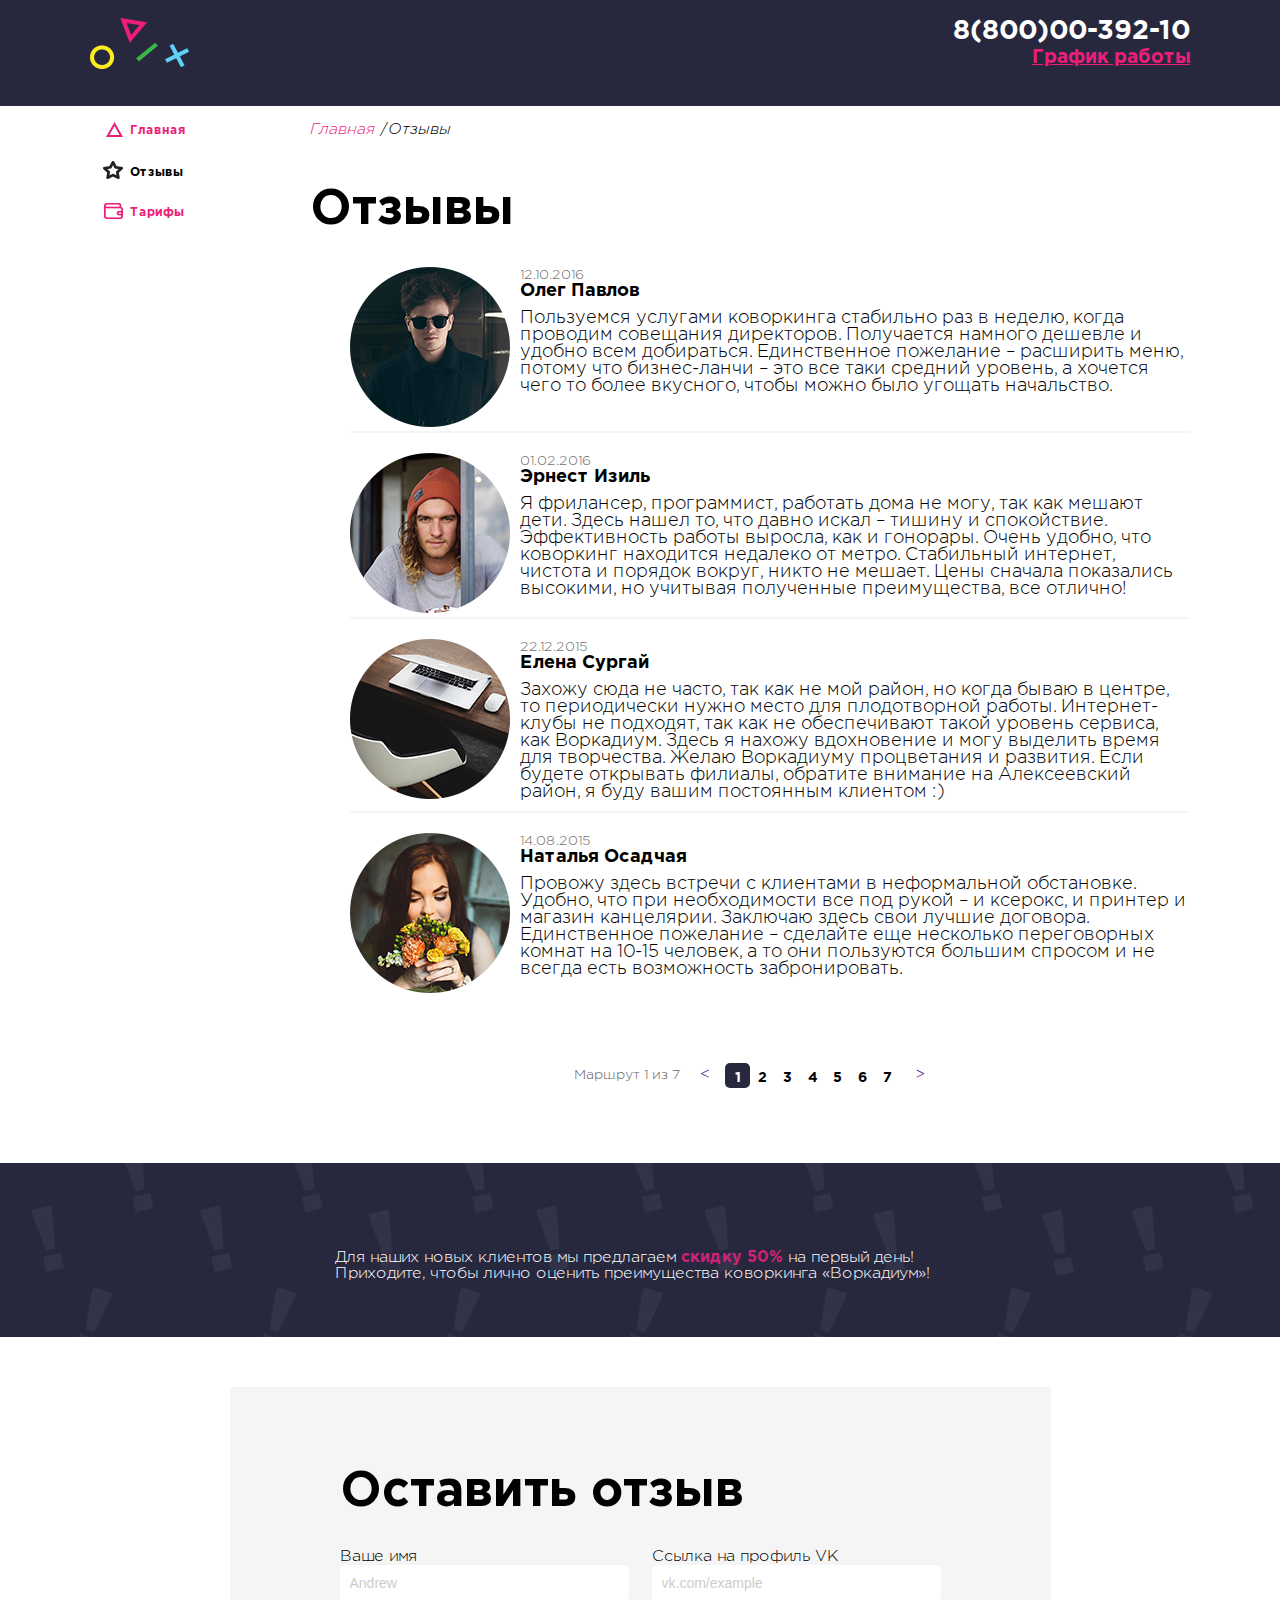
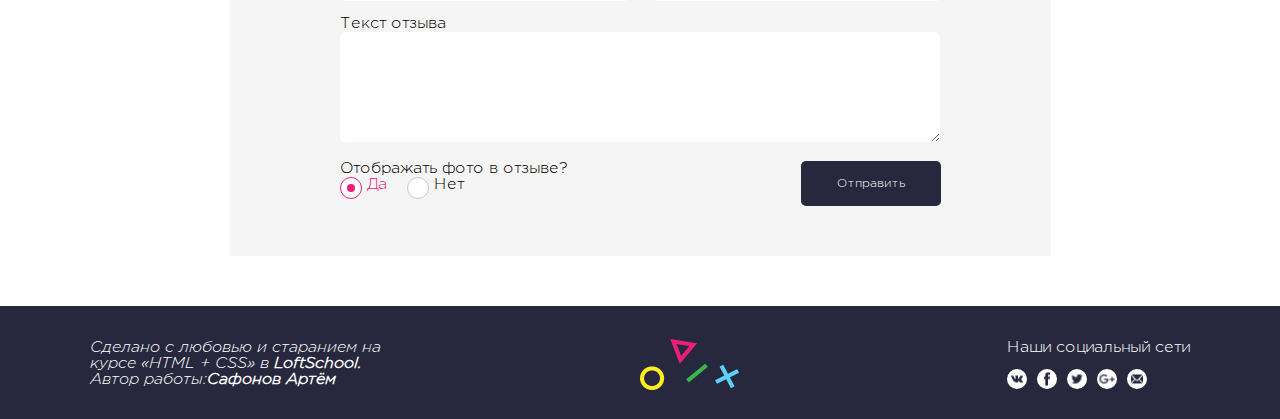
==== commit ab1187fd: "Доделал  переделал ошибки123" ====
--- a/feed.html
+++ b/feed.html
@@ -147,15 +147,15 @@
         </div>
         <div class="main__promo promo">
             <div class="container">
-                <div class="promo__img">
+             
                     <p class="promo__text">Для наших новых клиентов мы предлагаем<span class="text__srec"> скидку 50%</span> на первый день! Приходите, чтобы лично оценить преимущества коворкинга «Воркадиум»!</p>
-                </div>
+             
             </div>
         </div>
-        <div class="main__forma forma">
+        <div class="main__form">
             <div class="container form__container">
                 <div class="form">
-                    <form action="" class="form__tag">
+                    <form action="" method="post" class="form__tag">
                         <h1 class="main__text">Оставить отзыв</h1>
                         <div class="form__row">
                             <label class="form__block">
@@ -174,28 +174,32 @@
                             </label>
                         </div>
                         <div class="form__buttons">
-                            <p class="forma__name">Отображать фото в отзыве?</p>
                            
-                            <button type="submit" class="clik__form">Отправить</button>
-                        </div>
-                        <div class="radio-toolbar-one">
-                            <div class="form__radibutton">
+                            <div class="radio-toolbar-one">
+                             <p class="forma__name">Отображать фото в отзыве?</p>
+                            <!-- <div class="form__radibutton"> -->
+                                <div class="form__radibutton">
                                 <label class="form__radibutton--one" for="rb1"><input type="radio" name="rb" id="rb1" class="radio__but" checked>
                                     <p class="form__radio--text">Да</p>
                                     <div class="form__radio">
-                                        <div class="qwe"></div>
+                                       
                                     </div>
                                 </label>
-                            </div>
-                            <div>
+                            <!-- </div> -->
+                           <!--  <div> -->
                                 <label class="form__radibutton--one" for="rb2"><input type="radio" name="rb" id="rb2" class="radio__but">
                                     <p class="form__radio--text">Нет</p>
+
                                     <div class="form__radio">
-                                        <div class="qwe"></div>
+                                       
                                     </div>
                                 </label>
-                            </div>
-                        </div>
+                                </div>
+                             
+                        </div>
+                            <button type="submit" class="clik__form">Отправить</button>
+                        </div>
+                        
                     </form>
                 </div>
             </div>
--- a/css/block/nav.css
+++ b/css/block/nav.css
@@ -4,6 +4,8 @@
     font-family: "Gotham Pro";
     font-weight: 700;
     font-size: 12px;
+    position: relative;
+    top:-3px;
 }
 .nav__link:hover{
     color: black;
@@ -23,7 +25,7 @@
     margin-bottom: 20px;
 }
 .nav__item {
- 
+   
     transition: .3s;
     cursor: pointer;
 }
--- a/css/block/comment.css
+++ b/css/block/comment.css
@@ -14,6 +14,7 @@
 
 .comment__item:last-child {
     border-bottom-width: 0px;
+    margin-bottom: 0px;
 }
 
 ul.comment__block {
--- a/css/block/breadcrumps.css
+++ b/css/block/breadcrumps.css
@@ -1,4 +1,4 @@
-.breadcrumps__item{
+    .breadcrumps__item{
     /*text-decoration: none;*/
     list-style-type:none;
    
--- a/css/block/forma.css
+++ b/css/block/forma.css
@@ -93,7 +93,9 @@
   display: none;
 }
 
-
+.forma__name{
+  margin: 0;
+}
 .form__radibutton--one{
 display: flex;
 flex-flow:row-reverse; 
@@ -101,6 +103,7 @@
 }
 .radio-toolbar-one{
   display: flex;
+  flex-direction:column;
 }
 
 .radio__but:checked~.form__radio--text{
@@ -144,3 +147,6 @@
     background-color: #ffffff;
     position: relative;
 }
+.form__radibutton{
+  display: flex;
+}--- a/css/block/promo.css
+++ b/css/block/promo.css
@@ -1,5 +1,9 @@
 .promo{
     background: #27273e;
+    width: 100%;
+    height: 174px;
+    position: relative;
+    background-image:url(../../img/banner_feed.png);
 }
 .text__srec{
 color: #cb2376;
@@ -12,11 +16,11 @@
     left: 50%;
     transform: translate(-50%,-50%);
     position: absolute;
-    background-image: (./../..img/banner_feed.png)
+    
 }
-.promo__img{
-    position: relative;
+/*.promo__img{
+    
     background-image:url(../../img/banner_feed.png);
     width: 100%;
     height: 174px;
-}+}*/     